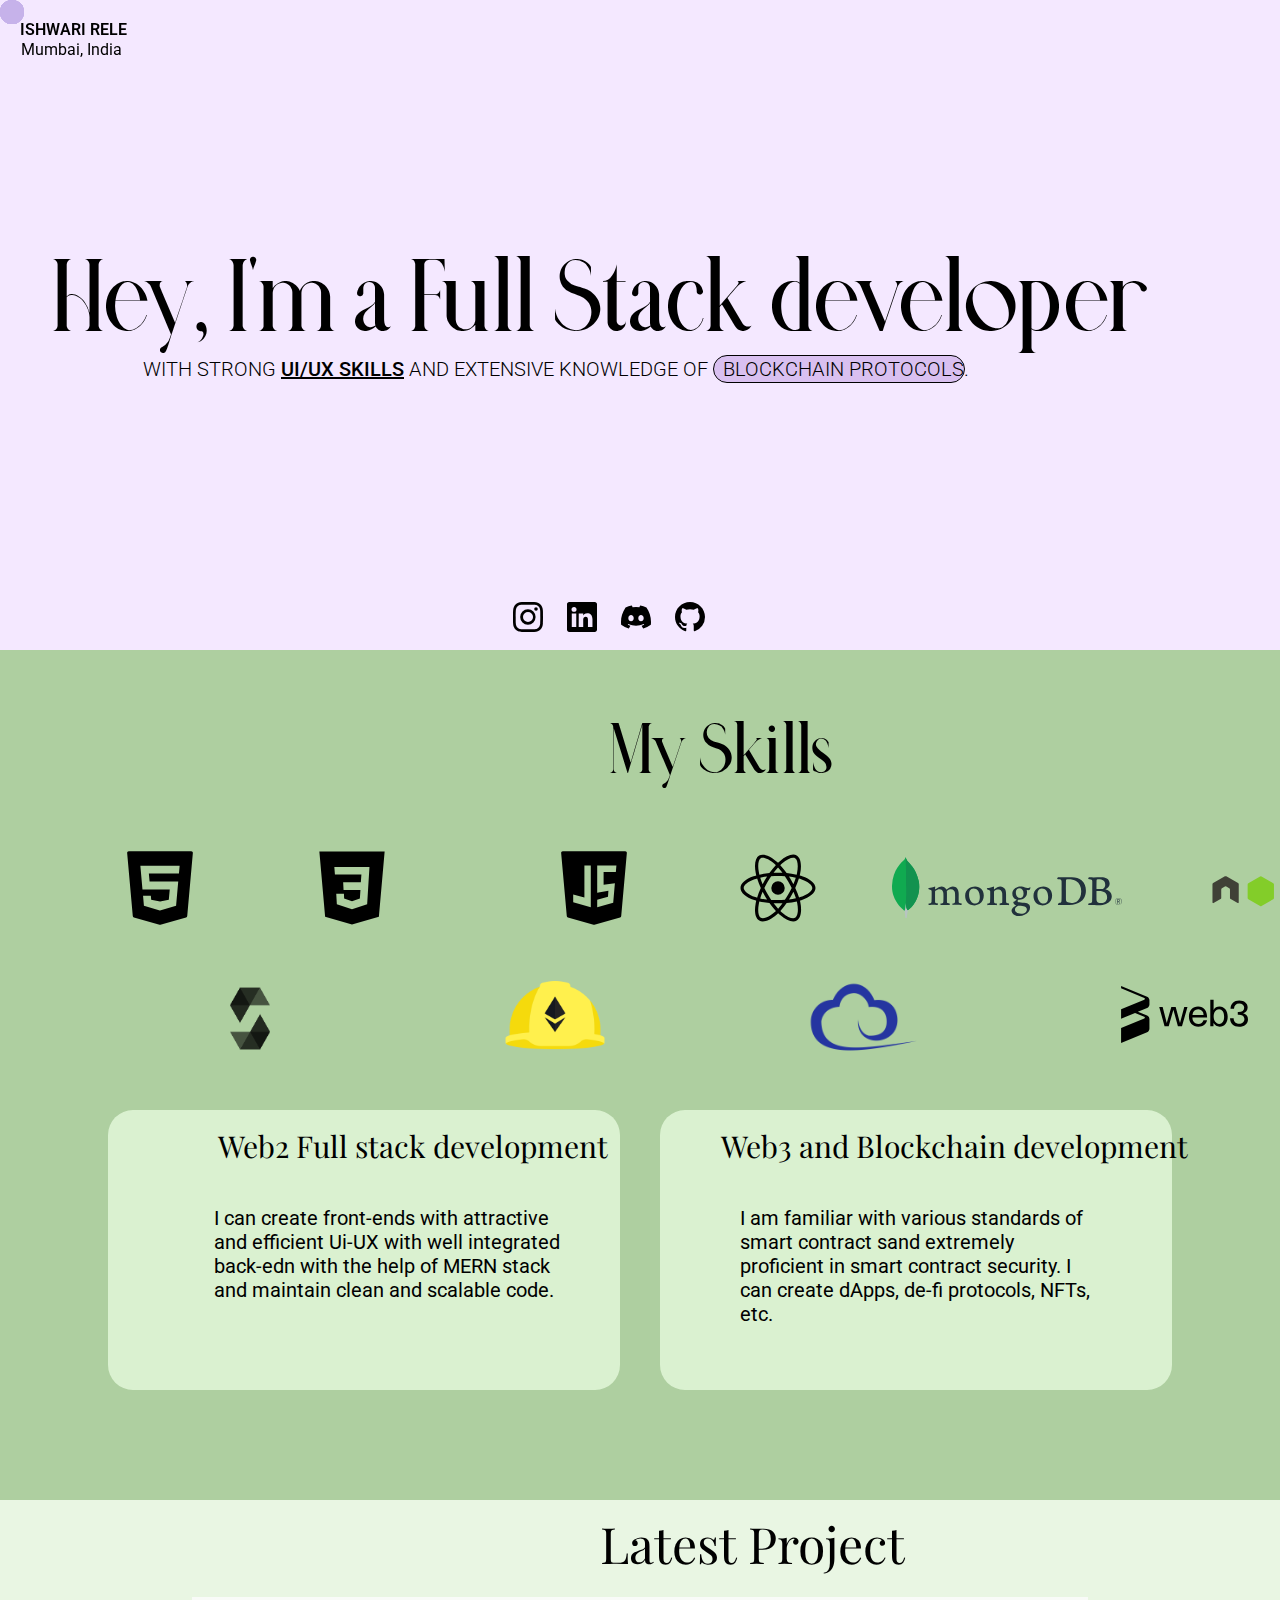
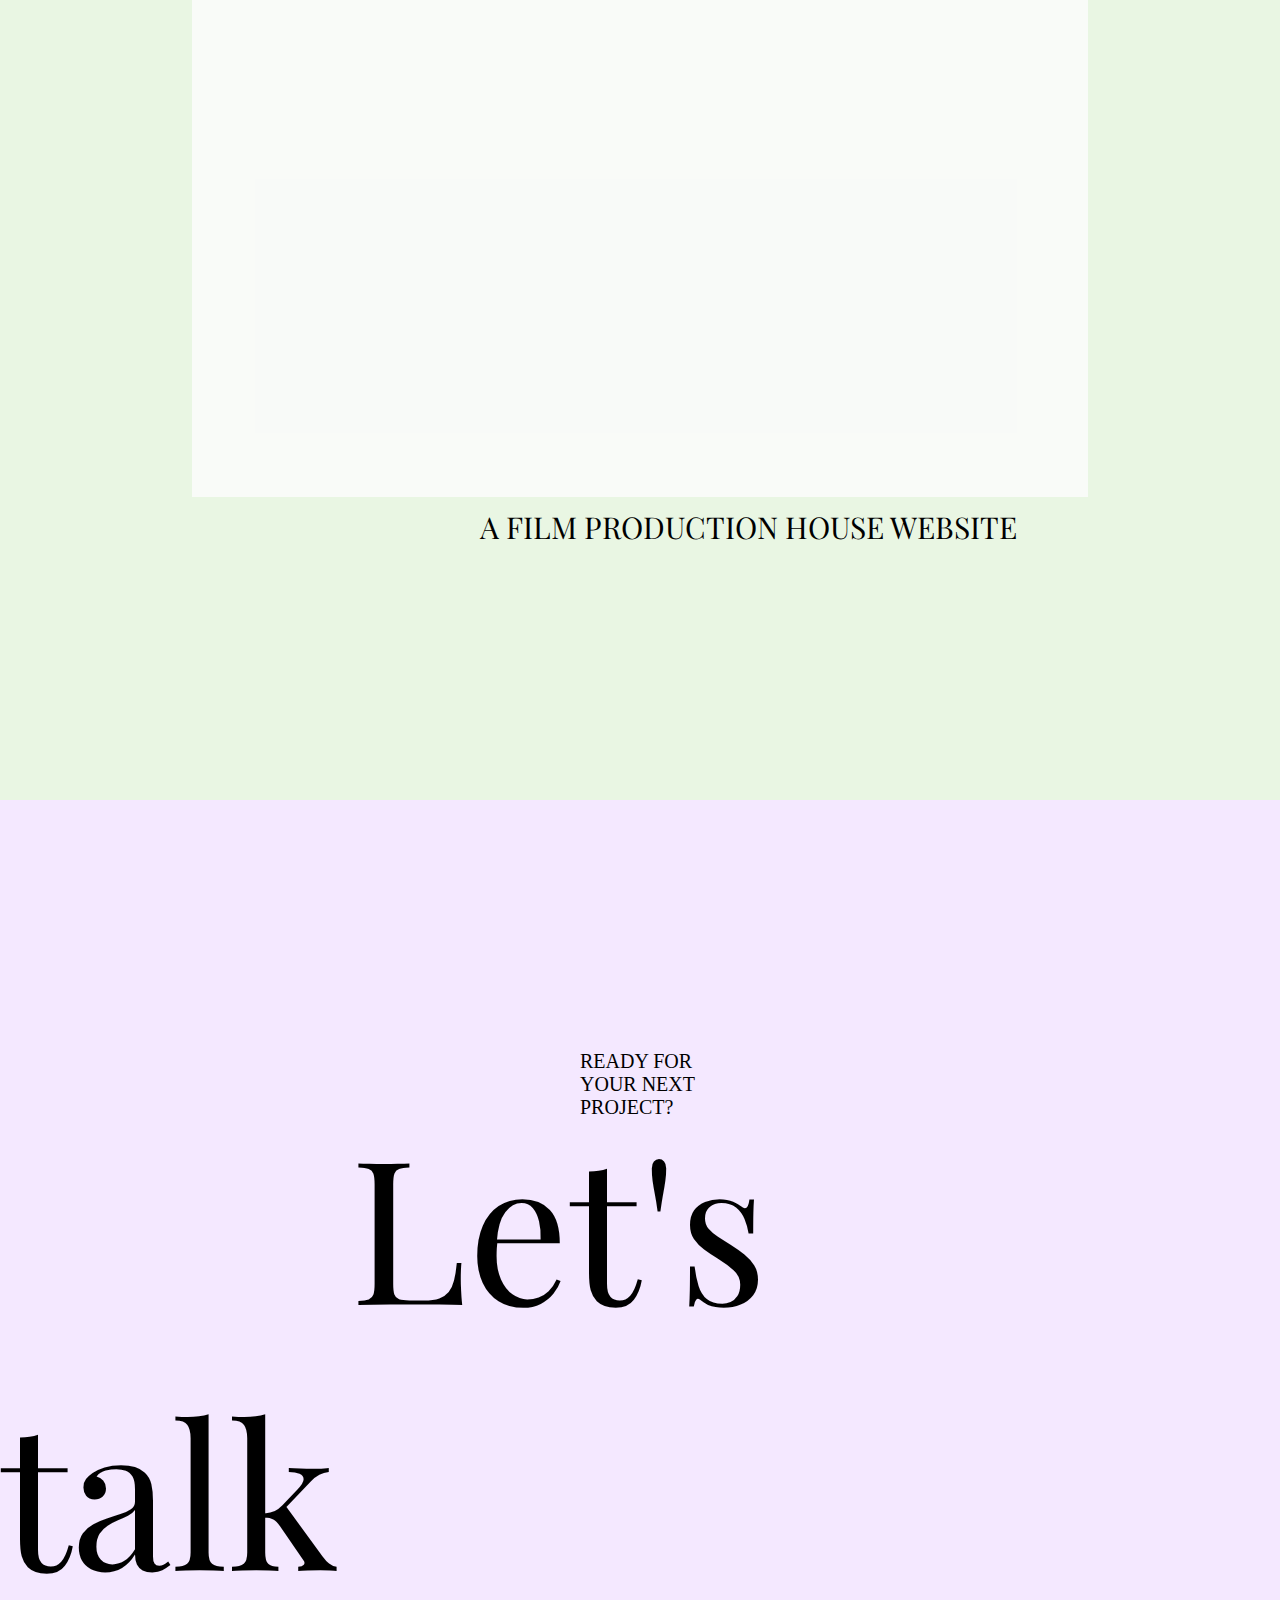
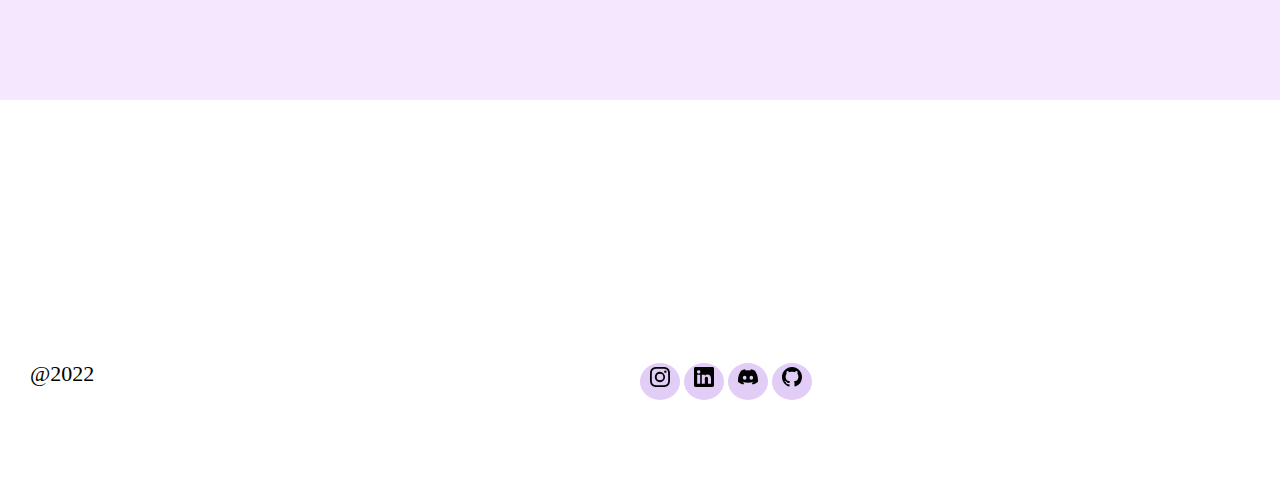
==== index.html @ 13005bb5 "Initial" ====
<!DOCTYPE html>
<html lang="en">
  <head>
    <meta charset="UTF-8" />
    <meta http-equiv="X-UA-Compatible" content="IE=edge" />
    <meta name="viewport" content="width=device-width, initial-scale=1.0" />
    <title>Portfolio</title>
    <link rel="stylesheet" href="index1.css" />
    <link rel="preconnect" href="https://fonts.googleapis.com" />
    <link rel="preconnect" href="https://fonts.gstatic.com" crossorigin />
    <link
      href="https://fonts.googleapis.com/css2?family=Playfair+Display:wght@400;500&display=swap"
      rel="stylesheet"
    />
    <link
      href="https://fonts.googleapis.com/css2?family=Roboto:wght@100;300&display=swap"
      rel="stylesheet"
    />
    <link
      rel="stylesheet"
      href="https://fonts.googleapis.com/css2?family=Material+Symbols+Outlined:opsz,wght,FILL,GRAD@20..48,100..700,0..1,-50..200"
    />
    <link
      href="https://fonts.googleapis.com/css2?family=Playfair+Display:wght@400;500&display=swap"
      rel="stylesheet"
    />
    <link rel="preconnect" href="https://fonts.googleapis.com" />
    <link rel="preconnect" href="https://fonts.gstatic.com" crossorigin />
    <link
      href="https://fonts.googleapis.com/css2?family=Roboto:wght@100;300&display=swap"
      rel="stylesheet"
    />
    <link
      rel="stylesheet"
      href="https://fonts.googleapis.com/css2?family=Material+Symbols+Outlined:opsz,wght,FILL,GRAD@20..48,100..700,0..1,-50..200"
    />

    <script src="https://ajax.googleapis.com/ajax/libs/jquery/3.6.3/jquery.min.js"></script>
  </head>
  <body>
    <div class="navabar">
      <div class="left">
        <span class="websitename"><a href="">ISHWARI RELE</a> </span>
        <span class="city">Mumbai, India</span>
      </div>
      <div class="right">
        <a class="hover-underline-animationmenu" href="about.html">ABOUT ME</a>
        <img src="icons8-mail-24.png" alt="" srcset="" />
      </div>
    </div>
    <section class="one">
      <div class="intro">
        <h1 class="head">Hey, I'm a Full Stack developer</h1>
        <p>
          with strong <span class="under">UI/UX skills</span> and extensive
          knowledge of &nbsp; Blockchain protocols.
        </p>
        <div class="cat"></div>
        <div class="links">
          <ul>
            <a href="https://www.instagram.com/ishwari.rele/"
              ><svg
                xmlns="http://www.w3.org/2000/svg"
                width="30"
                height="30"
                fill="black"
                class="bi bi-instagram link"
                viewBox="0 0 16 16"
              >
                <path
                  d="M8 0C5.829 0 5.556.01 4.703.048 3.85.088 3.269.222 2.76.42a3.917 3.917 0 0 0-1.417.923A3.927 3.927 0 0 0 .42 2.76C.222 3.268.087 3.85.048 4.7.01 5.555 0 5.827 0 8.001c0 2.172.01 2.444.048 3.297.04.852.174 1.433.372 1.942.205.526.478.972.923 1.417.444.445.89.719 1.416.923.51.198 1.09.333 1.942.372C5.555 15.99 5.827 16 8 16s2.444-.01 3.298-.048c.851-.04 1.434-.174 1.943-.372a3.916 3.916 0 0 0 1.416-.923c.445-.445.718-.891.923-1.417.197-.509.332-1.09.372-1.942C15.99 10.445 16 10.173 16 8s-.01-2.445-.048-3.299c-.04-.851-.175-1.433-.372-1.941a3.926 3.926 0 0 0-.923-1.417A3.911 3.911 0 0 0 13.24.42c-.51-.198-1.092-.333-1.943-.372C10.443.01 10.172 0 7.998 0h.003zm-.717 1.442h.718c2.136 0 2.389.007 3.232.046.78.035 1.204.166 1.486.275.373.145.64.319.92.599.28.28.453.546.598.92.11.281.24.705.275 1.485.039.843.047 1.096.047 3.231s-.008 2.389-.047 3.232c-.035.78-.166 1.203-.275 1.485a2.47 2.47 0 0 1-.599.919c-.28.28-.546.453-.92.598-.28.11-.704.24-1.485.276-.843.038-1.096.047-3.232.047s-2.39-.009-3.233-.047c-.78-.036-1.203-.166-1.485-.276a2.478 2.478 0 0 1-.92-.598 2.48 2.48 0 0 1-.6-.92c-.109-.281-.24-.705-.275-1.485-.038-.843-.046-1.096-.046-3.233 0-2.136.008-2.388.046-3.231.036-.78.166-1.204.276-1.486.145-.373.319-.64.599-.92.28-.28.546-.453.92-.598.282-.11.705-.24 1.485-.276.738-.034 1.024-.044 2.515-.045v.002zm4.988 1.328a.96.96 0 1 0 0 1.92.96.96 0 0 0 0-1.92zm-4.27 1.122a4.109 4.109 0 1 0 0 8.217 4.109 4.109 0 0 0 0-8.217zm0 1.441a2.667 2.667 0 1 1 0 5.334 2.667 2.667 0 0 1 0-5.334z"
                /></svg
            ></a>
            <a href="https://www.linkedin.com/in/ishwari-rele-31896220b/"
              ><svg
                xmlns="http://www.w3.org/2000/svg"
                width="30"
                height="30"
                fill="black"
                class="bi bi-linkedin link"
                viewBox="0 0 16 16"
              >
                <path
                  d="M0 1.146C0 .513.526 0 1.175 0h13.65C15.474 0 16 .513 16 1.146v13.708c0 .633-.526 1.146-1.175 1.146H1.175C.526 16 0 15.487 0 14.854V1.146zm4.943 12.248V6.169H2.542v7.225h2.401zm-1.2-8.212c.837 0 1.358-.554 1.358-1.248-.015-.709-.52-1.248-1.342-1.248-.822 0-1.359.54-1.359 1.248 0 .694.521 1.248 1.327 1.248h.016zm4.908 8.212V9.359c0-.216.016-.432.08-.586.173-.431.568-.878 1.232-.878.869 0 1.216.662 1.216 1.634v3.865h2.401V9.25c0-2.22-1.184-3.252-2.764-3.252-1.274 0-1.845.7-2.165 1.193v.025h-.016a5.54 5.54 0 0 1 .016-.025V6.169h-2.4c.03.678 0 7.225 0 7.225h2.4z"
                /></svg
            ></a>
            <a href="spacegirl_ish#1295"
              ><svg
                xmlns="http://www.w3.org/2000/svg"
                width="30"
                height="30"
                fill="black"
                class="bi bi-discord link"
                viewBox="0 0 16 16"
              >
                <path
                  d="M13.545 2.907a13.227 13.227 0 0 0-3.257-1.011.05.05 0 0 0-.052.025c-.141.25-.297.577-.406.833a12.19 12.19 0 0 0-3.658 0 8.258 8.258 0 0 0-.412-.833.051.051 0 0 0-.052-.025c-1.125.194-2.22.534-3.257 1.011a.041.041 0 0 0-.021.018C.356 6.024-.213 9.047.066 12.032c.001.014.01.028.021.037a13.276 13.276 0 0 0 3.995 2.02.05.05 0 0 0 .056-.019c.308-.42.582-.863.818-1.329a.05.05 0 0 0-.01-.059.051.051 0 0 0-.018-.011 8.875 8.875 0 0 1-1.248-.595.05.05 0 0 1-.02-.066.051.051 0 0 1 .015-.019c.084-.063.168-.129.248-.195a.05.05 0 0 1 .051-.007c2.619 1.196 5.454 1.196 8.041 0a.052.052 0 0 1 .053.007c.08.066.164.132.248.195a.051.051 0 0 1-.004.085 8.254 8.254 0 0 1-1.249.594.05.05 0 0 0-.03.03.052.052 0 0 0 .003.041c.24.465.515.909.817 1.329a.05.05 0 0 0 .056.019 13.235 13.235 0 0 0 4.001-2.02.049.049 0 0 0 .021-.037c.334-3.451-.559-6.449-2.366-9.106a.034.034 0 0 0-.02-.019Zm-8.198 7.307c-.789 0-1.438-.724-1.438-1.612 0-.889.637-1.613 1.438-1.613.807 0 1.45.73 1.438 1.613 0 .888-.637 1.612-1.438 1.612Zm5.316 0c-.788 0-1.438-.724-1.438-1.612 0-.889.637-1.613 1.438-1.613.807 0 1.451.73 1.438 1.613 0 .888-.631 1.612-1.438 1.612Z"
                /></svg
            ></a>
            <a href="https://github.com/Ishwari18">
              <svg
                xmlns="http://www.w3.org/2000/svg"
                width="30"
                height="30"
                fill="black"
                class="bi bi-github link"
                viewBox="0 0 16 16"
              >
                <path
                  d="M8 0C3.58 0 0 3.58 0 8c0 3.54 2.29 6.53 5.47 7.59.4.07.55-.17.55-.38 0-.19-.01-.82-.01-1.49-2.01.37-2.53-.49-2.69-.94-.09-.23-.48-.94-.82-1.13-.28-.15-.68-.52-.01-.53.63-.01 1.08.58 1.23.82.72 1.21 1.87.87 2.33.66.07-.52.28-.87.51-1.07-1.78-.2-3.64-.89-3.64-3.95 0-.87.31-1.59.82-2.15-.08-.2-.36-1.02.08-2.12 0 0 .67-.21 2.2.82.64-.18 1.32-.27 2-.27.68 0 1.36.09 2 .27 1.53-1.04 2.2-.82 2.2-.82.44 1.1.16 1.92.08 2.12.51.56.82 1.27.82 2.15 0 3.07-1.87 3.75-3.65 3.95.29.25.54.73.54 1.48 0 1.07-.01 1.93-.01 2.2 0 .21.15.46.55.38A8.012 8.012 0 0 0 16 8c0-4.42-3.58-8-8-8z"
                />
              </svg>
            </a>
          </ul>
        </div>
      </div>
    </section>

    <section class="two">
      <h1 class="skillhead">My Skills</h1>
      <div class="skills">
        <div class="line1">
          <img class="html" src="icons8-html-5.svg" alt="" srcset="" />
          <img class="css" src="icons8-css3.svg" alt="" srcset="" />
          <img class="js" src="icons8-javascript-logo.svg" alt="" srcset="" />
          <div class="react">
            <img src="logo-react-svgrepo-com.svg" alt="" />
          </div>
          <div class="mngdb"><img src="mongodb1.svg" alt="" /></div>
          <div class="nde"><img src="nodejs-ar21.svg" alt="" /></div>
        </div>
        <div class="line2">
          <img class="sl" src="Solidity-Logo.wine.png" alt="" />
          <div class="ethers"><img src="ethers_blue.png" alt="" /></div>
          <div class="hardhat"><img src="hardhat1.png" alt="" /></div>
          <div class="web3js"><img src="web3-seeklogo.com.svg" alt="" /></div>
        </div>
      </div>

      <div class="speciality">
        <div class="specialcard">
          <div class="specialhead1">Web2 Full stack development</div>
          <p class="specialtext1">
            I can create front-ends with attractive and efficient Ui-UX with
            well integrated back-edn with the help of MERN stack and maintain clean and scalable code.
          </p>
        </div>
        <div class="specialcard">
          <div class="specialhead2">Web3 and Blockchain development</div>
          <p class="specialtext2">
            I am familiar with various standards of smart contract sand
            extremely proficient in smart contract security. I can create dApps,
            de-fi protocols, NFTs, etc.
          </p>
        </div>
      </div>
    </section>

    <section class="three">
      <div class="threehead">Latest Project</div>
      <div class="work">
        <div class="vid">
          <video
            onmouseover="this.play()"
            onmouseout="this.pause();this.currentTime=0;"
            muted
            src="Untitled design.mp4"
          ></video>
        </div>
      </div>
      <p>A film production house website</p>
    </section>

    <section class="four change">
      <p>READY FOR YOUR NEXT PROJECT?</p>
      <div class="talk hover-underline-animation">
        <a href="">Let's talk</a>
        <div class="leaf" id="leaf1">
          <img src="mail_purple2.png" alt="" />
        </div>
        <div class="leaf" id="leaf2">
          <img src="mail_purple2.png" alt="" />
        </div>
        <div class="leaf" id="leaf3">
          <img src="mail_purple2.png" alt="" />
        </div>
        <div class="leaf" id="leaf4">
          <img src="mail_purple2.png" alt="" />
        </div>
        <div class="leaf" id="leaf5">
          <img src="mail_purple2.png" alt="" />
        </div>
        <div class="leaf" id="leaf6">
          <img src="mail_purple2.png" alt="" />
        </div>
        <div class="leaf" id="leaf7">
          <img src="mail_purple2.png" alt="" />
        </div>
        <div class="leaf" id="leaf8">
          <img src="mail_purple2.png" alt="" />
        </div>
        <div class="leaf" id="leaf9">
          <img src="mail_purple2.png" alt="" />
        </div>
        <div class="leaf" id="leaf10">
          <img src="mail_purple2.png" alt="" />
        </div>
        <div class="leaf" id="leaf11">
          <img src="mail_purple2.png" alt="" />
        </div>
      </div>
      <div class="footer">
        <div class="linksend">
          <ul class="linksend">
            <a id="iglink" href="https://www.instagram.com/ishwari.rele/"
              ><svg
                xmlns="http://www.w3.org/2000/svg"
                width="20"
                height="20"
                fill="black"
                class="bi bi-instagram"
                viewBox="0 0 16 16"
              >
                <path
                  d="M8 0C5.829 0 5.556.01 4.703.048 3.85.088 3.269.222 2.76.42a3.917 3.917 0 0 0-1.417.923A3.927 3.927 0 0 0 .42 2.76C.222 3.268.087 3.85.048 4.7.01 5.555 0 5.827 0 8.001c0 2.172.01 2.444.048 3.297.04.852.174 1.433.372 1.942.205.526.478.972.923 1.417.444.445.89.719 1.416.923.51.198 1.09.333 1.942.372C5.555 15.99 5.827 16 8 16s2.444-.01 3.298-.048c.851-.04 1.434-.174 1.943-.372a3.916 3.916 0 0 0 1.416-.923c.445-.445.718-.891.923-1.417.197-.509.332-1.09.372-1.942C15.99 10.445 16 10.173 16 8s-.01-2.445-.048-3.299c-.04-.851-.175-1.433-.372-1.941a3.926 3.926 0 0 0-.923-1.417A3.911 3.911 0 0 0 13.24.42c-.51-.198-1.092-.333-1.943-.372C10.443.01 10.172 0 7.998 0h.003zm-.717 1.442h.718c2.136 0 2.389.007 3.232.046.78.035 1.204.166 1.486.275.373.145.64.319.92.599.28.28.453.546.598.92.11.281.24.705.275 1.485.039.843.047 1.096.047 3.231s-.008 2.389-.047 3.232c-.035.78-.166 1.203-.275 1.485a2.47 2.47 0 0 1-.599.919c-.28.28-.546.453-.92.598-.28.11-.704.24-1.485.276-.843.038-1.096.047-3.232.047s-2.39-.009-3.233-.047c-.78-.036-1.203-.166-1.485-.276a2.478 2.478 0 0 1-.92-.598 2.48 2.48 0 0 1-.6-.92c-.109-.281-.24-.705-.275-1.485-.038-.843-.046-1.096-.046-3.233 0-2.136.008-2.388.046-3.231.036-.78.166-1.204.276-1.486.145-.373.319-.64.599-.92.28-.28.546-.453.92-.598.282-.11.705-.24 1.485-.276.738-.034 1.024-.044 2.515-.045v.002zm4.988 1.328a.96.96 0 1 0 0 1.92.96.96 0 0 0 0-1.92zm-4.27 1.122a4.109 4.109 0 1 0 0 8.217 4.109 4.109 0 0 0 0-8.217zm0 1.441a2.667 2.667 0 1 1 0 5.334 2.667 2.667 0 0 1 0-5.334z"
                /></svg
            ></a>
            <a href="https://www.linkedin.com/in/ishwari-rele-31896220b/"
              ><svg
                xmlns="http://www.w3.org/2000/svg"
                width="20"
                height="20"
                fill="black"
                class="bi bi-linkedin"
                viewBox="0 0 16 16"
              >
                <path
                  d="M0 1.146C0 .513.526 0 1.175 0h13.65C15.474 0 16 .513 16 1.146v13.708c0 .633-.526 1.146-1.175 1.146H1.175C.526 16 0 15.487 0 14.854V1.146zm4.943 12.248V6.169H2.542v7.225h2.401zm-1.2-8.212c.837 0 1.358-.554 1.358-1.248-.015-.709-.52-1.248-1.342-1.248-.822 0-1.359.54-1.359 1.248 0 .694.521 1.248 1.327 1.248h.016zm4.908 8.212V9.359c0-.216.016-.432.08-.586.173-.431.568-.878 1.232-.878.869 0 1.216.662 1.216 1.634v3.865h2.401V9.25c0-2.22-1.184-3.252-2.764-3.252-1.274 0-1.845.7-2.165 1.193v.025h-.016a5.54 5.54 0 0 1 .016-.025V6.169h-2.4c.03.678 0 7.225 0 7.225h2.4z"
                /></svg
            ></a>
            <a href="spacegirl_ish #1295"
              ><svg
                xmlns="http://www.w3.org/2000/svg"
                width="20"
                height="20"
                fill="black"
                class="bi bi-discord"
                viewBox="0 0 16 16"
              >
                <path
                  d="M13.545 2.907a13.227 13.227 0 0 0-3.257-1.011.05.05 0 0 0-.052.025c-.141.25-.297.577-.406.833a12.19 12.19 0 0 0-3.658 0 8.258 8.258 0 0 0-.412-.833.051.051 0 0 0-.052-.025c-1.125.194-2.22.534-3.257 1.011a.041.041 0 0 0-.021.018C.356 6.024-.213 9.047.066 12.032c.001.014.01.028.021.037a13.276 13.276 0 0 0 3.995 2.02.05.05 0 0 0 .056-.019c.308-.42.582-.863.818-1.329a.05.05 0 0 0-.01-.059.051.051 0 0 0-.018-.011 8.875 8.875 0 0 1-1.248-.595.05.05 0 0 1-.02-.066.051.051 0 0 1 .015-.019c.084-.063.168-.129.248-.195a.05.05 0 0 1 .051-.007c2.619 1.196 5.454 1.196 8.041 0a.052.052 0 0 1 .053.007c.08.066.164.132.248.195a.051.051 0 0 1-.004.085 8.254 8.254 0 0 1-1.249.594.05.05 0 0 0-.03.03.052.052 0 0 0 .003.041c.24.465.515.909.817 1.329a.05.05 0 0 0 .056.019 13.235 13.235 0 0 0 4.001-2.02.049.049 0 0 0 .021-.037c.334-3.451-.559-6.449-2.366-9.106a.034.034 0 0 0-.02-.019Zm-8.198 7.307c-.789 0-1.438-.724-1.438-1.612 0-.889.637-1.613 1.438-1.613.807 0 1.45.73 1.438 1.613 0 .888-.637 1.612-1.438 1.612Zm5.316 0c-.788 0-1.438-.724-1.438-1.612 0-.889.637-1.613 1.438-1.613.807 0 1.451.73 1.438 1.613 0 .888-.631 1.612-1.438 1.612Z"
                /></svg
            ></a>
            <a href="https://github.com/Ishwari18">
              <svg
                xmlns="http://www.w3.org/2000/svg"
                width="20"
                height="20"
                fill="black"
                class="bi bi-github"
                viewBox="0 0 16 16"
              >
                <path
                  d="M8 0C3.58 0 0 3.58 0 8c0 3.54 2.29 6.53 5.47 7.59.4.07.55-.17.55-.38 0-.19-.01-.82-.01-1.49-2.01.37-2.53-.49-2.69-.94-.09-.23-.48-.94-.82-1.13-.28-.15-.68-.52-.01-.53.63-.01 1.08.58 1.23.82.72 1.21 1.87.87 2.33.66.07-.52.28-.87.51-1.07-1.78-.2-3.64-.89-3.64-3.95 0-.87.31-1.59.82-2.15-.08-.2-.36-1.02.08-2.12 0 0 .67-.21 2.2.82.64-.18 1.32-.27 2-.27.68 0 1.36.09 2 .27 1.53-1.04 2.2-.82 2.2-.82.44 1.1.16 1.92.08 2.12.51.56.82 1.27.82 2.15 0 3.07-1.87 3.75-3.65 3.95.29.25.54.73.54 1.48 0 1.07-.01 1.93-.01 2.2 0 .21.15.46.55.38A8.012 8.012 0 0 0 16 8c0-4.42-3.58-8-8-8z"
                />
              </svg>
            </a>
          </ul>
        </div>
        <div class="year">@2022</div>
        <div class="backbtn">
          Back to top
          <span class="material-symbols-outlined"> arrow_upward </span>
        </div>
      </div>
    </section>
    <div class="first" id="fisrt">
      <div class="circle"></div>
      <div class="circle"></div>
      <div class="circle"></div>
      <div class="circle"></div>
      <div class="circle"></div>
      <div class="circle"></div>
      <div class="circle"></div>
      <div class="circle"></div>
      <div class="circle"></div>
    </div>
    <script src="index.js"></script>
  </body>
</html>
---- index1.css ----
* {
  margin: 0;
  box-sizing: 0;
}
@font-face {
  font-family: Oruguitas;
  src: url(fonts/Oruguitas\ Demo.otf);
}
.navabar {
  margin-top: 10px;
  display: flex;
  position: fixed;
  z-index: +20;
}
.websitename {
  font-family: "Roboto", sans-serif;
  font-weight: 600;
}
.websitename a {
  text-decoration: none;
  color: black;
  font-family: "Roboto", sans-serif;
  font-weight: 600;
}
.city {
  position: relative;
  right: 110px;
  top: 20px;
  font-family: "Roboto", sans-serif;
}
.left {
  margin-left: 20px;
  margin-top: 10px;
  position: relative;
}
.right {
  position: relative;
  left: 1130px;
  top: 10px;
}
.right img {
  position: relative;
  width: 20px;
  left: 10px;
  top: 4px;
}
.right a {
  margin: 10px 5px;
  text-decoration: none;
  color: black;
  font-family: "Roboto", sans-serif;
  font-weight: 300;
}
.right a:hover {
  color: black;
  font-weight: 800;
}
.one {
  background-color: rgb(244, 232, 255);
  height: 650px;
  margin-top: 0px;
  display: flex;
  overflow-x: hidden;
  overflow: hidden;
}

.intro {
  margin: auto;
  justify-content: center;
  position: relative;
}
.intro p {
  font-size: 20px;
  position: relative;
  left: 50px;
  position: relative;
  font-family: "Roboto", sans-serif;
  font-weight: 300;
  z-index: +1;
  text-transform: uppercase;
}
.cat {
  width: 250px;
  height: 26px;
  border-radius: 20px;
  border: 1.5px solid black;
  position: relative;
  left: 620px;
  bottom: 26px;
  background-color: rgb(217, 192, 240);
}
.under {
  font-family: "Roboto", sans-serif;
  font-weight: 500;
  text-decoration: underline;
}
.head {
  margin: auto;
  display: block;
  font-size: 100px;
  font-weight: 500;
  position: relative;
  right: 40px;
  font-family: Oruguitas;
  font-weight: 200;
  z-index: +100;
  text-shadow: 100em;
}
.links {
  position: absolute;
  top: 350px;
  left: 370px;
  display: flex;
}
.links a {
  box-shadow: 80px;
  z-index: +200;
  display: inline-block;
}
.link {
  margin: 10px 10px;
}
.link:hover,
.link svg {
  transform: scale(1.2);
  z-index: +300;
  cursor: pointer;
}

.two {
  background-color: rgba(155, 196, 137, 0.807);
  width: screen;
  width: screen;
  height: 850px;
  overflow-x: hidden;
  overflow-y: hidden;
}
.skillhead {
  position: relative;
  left: 610px;
  top: 60px;
  font-size: 70px;
  position: relative;
  font-weight: 200;
  font-family: Oruguitas;
}
.skills {
  position: relative;
  margin: 20px 100px;
}
.line1 {
  margin-left: 20px;
  position: relative;
  top: 80px;
}
.line2 {
  position: relative;
  top: 70px;
}
.html {
  position: relative;
  width: 80px;
}
.css {
  position: relative;
  width: 96px;
  top: 8px;
  left: 100px;
}
.js {
  position: relative;
  width: 80px;
  left: 250px;
}
.react {
  display: inline-block;
  position: relative;
  left: 350px;
}
.react img {
  width: 80px;
}
.mngdb {
  display: inline-block;
  position: relative;
  left: 420px;
  bottom: 10px;
}
.mngdb img {
  width: 230px;
}
.nde {
  display: inline-block;
  position: relative;
  left: 500px;
}
.nde img {
  width: 180px;
}
.sl {
  width: 140px;
  position: relative;
  top: 50px;
  left: 80px;
}
.hardhat {
  position: relative;
  bottom: 60px;
  left: 400px;
}
.hardhat img {
  width: 110px;
}
.ethers {
  display: inline-block;
  position: relative;
  left: 550px;
  top: 40px;
}
.ethers img {
  width: 130px;
}
.web3js {
  display: inline-block;
  position: relative;
  bottom: 205px;
  left: 970px;
}
.web3js img {
  width: 230px;
}
.speciality {
  display: flex;
  margin: auto;
  justify-content: center;
}
.specialhead1 {
  position: relative;
  left: 100px;
  margin: 16px 10px;
  font-size: 30px;
  font-family: "Playfair Display", sans-serif;
  font-weight: 200;
}
.specialtext1 {
  margin: 40px 80px;
  position: relative;
  left: 5%;
  font-size: 20px;
  justify-content: center;
  font-family: "Roboto", sans-serif;
}

.specialhead2 {
  position: relative;
  left: 10%;
  margin: 16px 10px;
  font-size: 30px;
  font-family: "Playfair Display", sans-serif;
  font-weight: 200;
}
.specialtext2 {
  margin: 40px 80px;
  position: relative;

  font-size: 20px;
  justify-content: center;
  font-family: "Roboto", sans-serif;
}
.specialcard {
  width: 40%;
  height: 280px;
  background-color: rgba(226, 247, 217, 0.844);
  border-radius: 25px;
  justify-content: center;
  position: relative;
  bottom: 150px;
  margin: 0px 20px;
}
.three {
  background-color: rgba(200, 232, 185, 0.399);
  width: screen;
  height: 100vh;
  overflow: hidden;
}
.three p {
  font-size: 30px;
  font-family: "Playfair Display", sans-serif;
  left: 480px;
  position: relative;
  top: 40px;
  text-transform: uppercase;
}
.threehead {
  position: relative;
  left: 600px;
  top: 10px;
  display: inline-block;
  font-size: 50px;
  font-family: "Playfair Display", sans-serif;
  font-weight: 400;
}
.work {
  width: 70%;
  position: relative;
  top: 30px;
  margin: 0px auto;
  height: 500px;
  display: flex;
  justify-content: center;
  background-color: rgba(253, 252, 255, 0.746);
}
.vid video {
  width: 100%;
  height: 100%;
  object-fit: cover;
}
.four {
  width: 100%;
  height: 100vh;
  background-color: rgb(244, 232, 255);
  overflow: hidden; 
}
.four p {
  position: relative;
  margin: 0px 580px;
  top: 250px;
  z-index: +10;
  font-size: 20px;
}
.talk a {
  font-size: 200px;
  font-family: "Playfair Display", sans-serif;
  font-weight: 300;
  text-decoration: none;
  color: black;
  position: relative;
  top: 220px;
  margin: 0px 350px;
}
.hover-underline-animation {
  display: inline-block;
  position: relative;
  color: black;
}
.hover-underline-animation:after {
  content: "";
  position: absolute;
  width: 100%;
  transform: scaleX(0);
  width: 800px;
  height: 1px;
  top: 460px;
  left: 350px;
  transform: scaleX(0);
  background-color: black;
  transform-origin: bottom right;
  transition: transform 0.25s ease-out;
}
.hover-underline-animation:hover:after {
  transform: scaleX(1);
  transform-origin: bottom left;
}
/* ---------------------------------------- */
.hover-underline-animationmenu {
  display: inline-block;
  position: relative;
  color: black;
}
.hover-underline-animationmenu:after {
  content: "";
  position: absolute;
  width: 100%;
  transform: scaleX(0);
  width: 100;
  height: 1px;
  top: 20px;
  left: 0px;
  transform: scaleX(0);
  background-color: black;
  transform-origin: bottom right;
  transition: transform 0.25s ease-out;
}
.hover-underline-animationmenu:hover:after {
  transform: scaleX(1);
  transform-origin: bottom left;
}
/* ------------------------------------------------ */
.linksend {
  position: relative;
  margin: 0px 300px;
  top: 15px;
  align-content: center;
  align-self: center;
}
.linksend a {
  position: relative;
   background-color: rgb(226, 205, 246);
   transition: 0.1s;
  border-radius: 50%; 
  padding: 10px;
}
.linksend a:hover {
  cursor: pointer;background-color: rgb(211, 182, 239);
}
#iglink:hover {
  cursor: pointer;
  align-content: center;
}
.year {
  position: relative;
  font-size: 22px;
  margin: 0px 30px;
}
.backbtn {
  position: relative;
  margin-left: 1370px;
  font-size: 22px;
  bottom: 30px;
}
.backbtn:hover {
  cursor: pointer;
}
.material-symbols-outlined {
  position: relative;
  top: 4px;
  font-variation-settings: "FILL" 0, "wght" 400, "GRAD" 0, "opsz" 48;
}
.footer {
  position: absolute;
  top: 393vh;
  display: block;
}
.circle {
  width: 24px;
  height: 24px;
  border-radius: 24px;
  background-color: rgb(198, 178, 234);
  position: absolute;
  top: 0px;
  left: 0px;
  transition-duration: 20ms;
  transition-timing-function: ease-in;
  display: none;
}
/* ################################################################################################################# */
.leaf {
  position: relative;
  display: none;
}
/* ------------------------------------------------------------- */
#leaf1 {
  position: relative;
  top: 30px;
  left: 280px;
  z-index: +5;
}
#leaf1 img {
  width: 120px;
  z-index: +5;
}
.talk:hover #leaf1 {
  animation: example 0.5s ease-out 0.35s forwards;
  position: relative;
  display: inline-block;
  opacity: 0;
}
@keyframes example {
  0% { transform: translateY(100px);
    display: inline-block;
    opacity: 1; }
  100% { transform: translateY(-80px);
  display: inline-block;
  opacity: 0; }
}
/* ################################################################## */
#leaf2 {
  position: relative;
  top: 40px;
  left: 300px;
  z-index: +45;
}
#leaf2 img {
  width: 188px;
}
.talk:hover #leaf2 {
  animation: example 0.6s ease-out 0.08s forwards;
  position: relative;
  display: inline-block;
  opacity: 0;
}
@keyframes example {
  0% { transform: translateY(100px);
    display: inline-block;
    opacity: 1; }
  100% { transform: translateY(-80px);
  display: inline-block;
  opacity: 0; }
}
#leaf3 {
  position: relative;
  z-index: 5;
  left: 280px;
}
#leaf3 img {
  width: 100px;
}
.talk:hover #leaf3 {
  animation: example 0.6s ease-out 0.3s forwards;
  position: relative;
  display: inline-block;
  opacity: 0;
}
@keyframes example {
  0% { transform: translateY(100px);
    display: inline-block;
    opacity: 1; }
  100% { transform: translateY(-80px);
  display: inline-block;
  opacity: 0; }
}
#leaf4 {
  position: relative;
  z-index: 5;
  left: 250px;
}
#leaf4 img {
  width: 120px;
}
.talk:hover #leaf4 {
  animation: example 0.6s ease-out 0.08s forwards;
  position: relative;
  display: inline-block;
  opacity: 0;
}
@keyframes example {
  0% { transform: translateY(100px);
    display: inline-block;
    opacity: 1; }
  100% { transform: translateY(-100px);
  display: inline-block;
  opacity: 0; }
}
#leaf5 {
  position: relative;
  z-index: 5;
  left: 200px;
}
#leaf5 img {
  width: 120px;
}
.talk:hover #leaf5 {
  animation: example 0.5s ease-out 0.3s forwards;
  position: relative;
  display: inline-block;
  opacity: 0;
}
@keyframes example {
  0% { transform: translateY(100px);
    display: inline-block;
    opacity: 1; }
  100% { transform: translateY(-80px);
  display: inline-block;
  opacity: 0; }
}
#leaf6 {
  position: relative;
  left: 200px;
  z-index: 30;
}
#leaf6 img {
  width: 120px;
}
.talk:hover #leaf6 {
  animation: example 0.5s ease-out 0.25s forwards;
  position: relative;
  display: inline-block;
  opacity: 0;
}
@keyframes example {
  0% { transform: translateY(100px);
    display: inline-block;
    opacity: 1; }
  100% { transform: translateY(-80px);
  display: inline-block;
  opacity: 0; }
}
#leaf7 {
  position: relative;
  left: 100px;
  z-index: 5;
}
#leaf7 img {
  width: 150px;
}
.talk:hover #leaf7 {
  animation: example 0.5s ease-out 0.01s forwards;
  position: relative;
  display: inline-block;
  opacity: 0;
}
@keyframes example {
  0% { transform: translateY(100px);
    display: inline-block;
    opacity: 1; }
  100% { transform: translateY(-80px);
  display: inline-block;
  opacity: 0; }
}
#leaf8 {
  position: relative;
  left: 30px;
  z-index: 5;
}
#leaf8 img {
  width: 110px;
}
.talk:hover #leaf8 {
  animation: example 0.6s ease-out 0.4s forwards;
  position: relative;
  display: inline-block;
  opacity: 0;
}
#leaf9 {
  position: relative;
  top: 260px;
  right: 400px;
  z-index: 5;
}
#leaf9 img {
  width: 100px;
}
.talk:hover #leaf9 {
  animation: example 0.5s ease-out forwards;
  position: relative;
  display: inline-block;
  opacity: 0;
}
#leaf10 {
  position: relative;
  left: 840px;
  z-index: 5;
}
#leaf10 img {
  width: 100px;
}
.talk:hover #leaf10 {
  animation: example 0.5s ease-out 0.3s forwards;
  position: relative;
  display: inline-block;
  opacity: 0;
}
@keyframes example {
  0% { transform: translateY(100px);
    display: inline-block;
    opacity: 1; }
  100% { transform: translateY(-20px);
  display: inline-block;
  opacity: 0; }
}
#leaf11 {
  position: relative;
  right: 150px;
  z-index: 5;
}
#leaf11 img {
  width: 100px;
  bottom: 65px;
}
.talk:hover #leaf11 {
  animation: example 0.5s ease-out 0.36s forwards;
  position: relative;
  display: inline-block;
  opacity: 0;
}
@keyframes example {
  0% { transform: translateY(150px);
    display: inline-block;
    opacity: 1; }
  100% { transform: translateY(20px);
  display: inline-block;
  opacity: 0; }
}
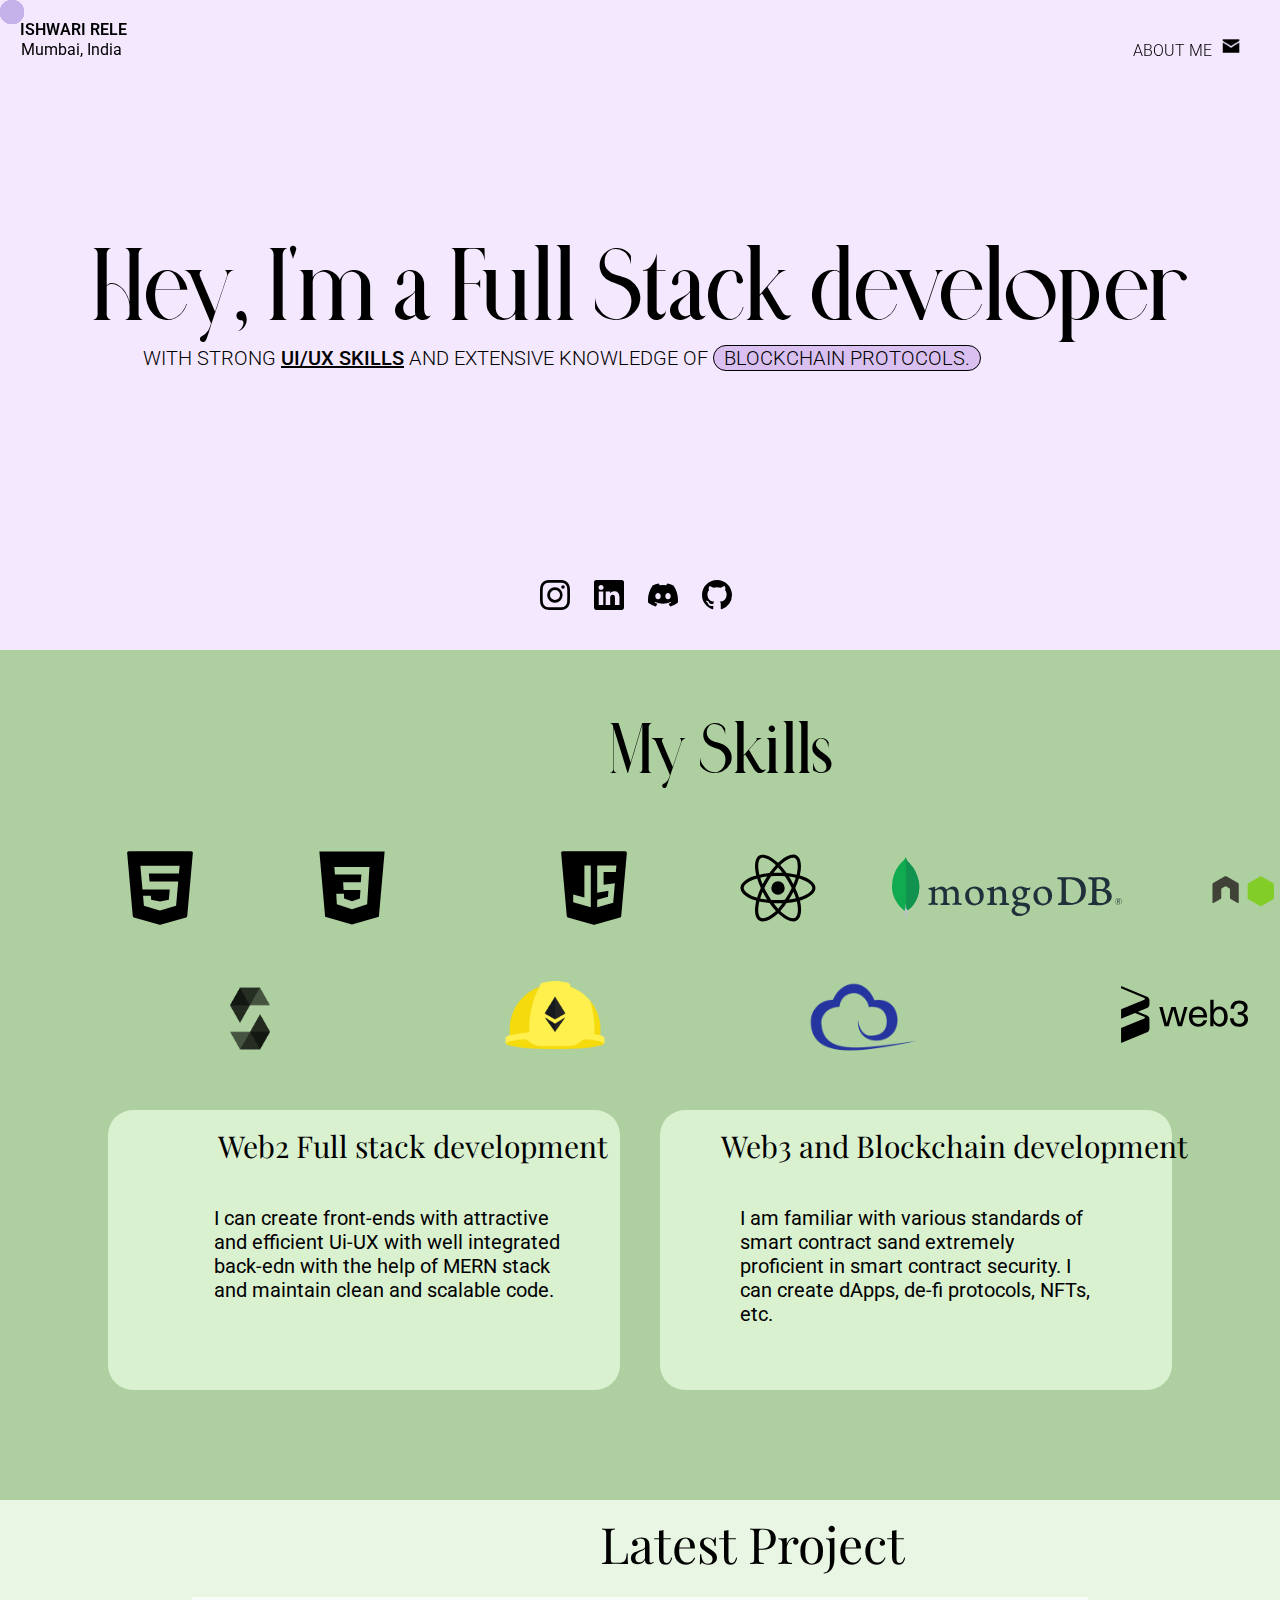
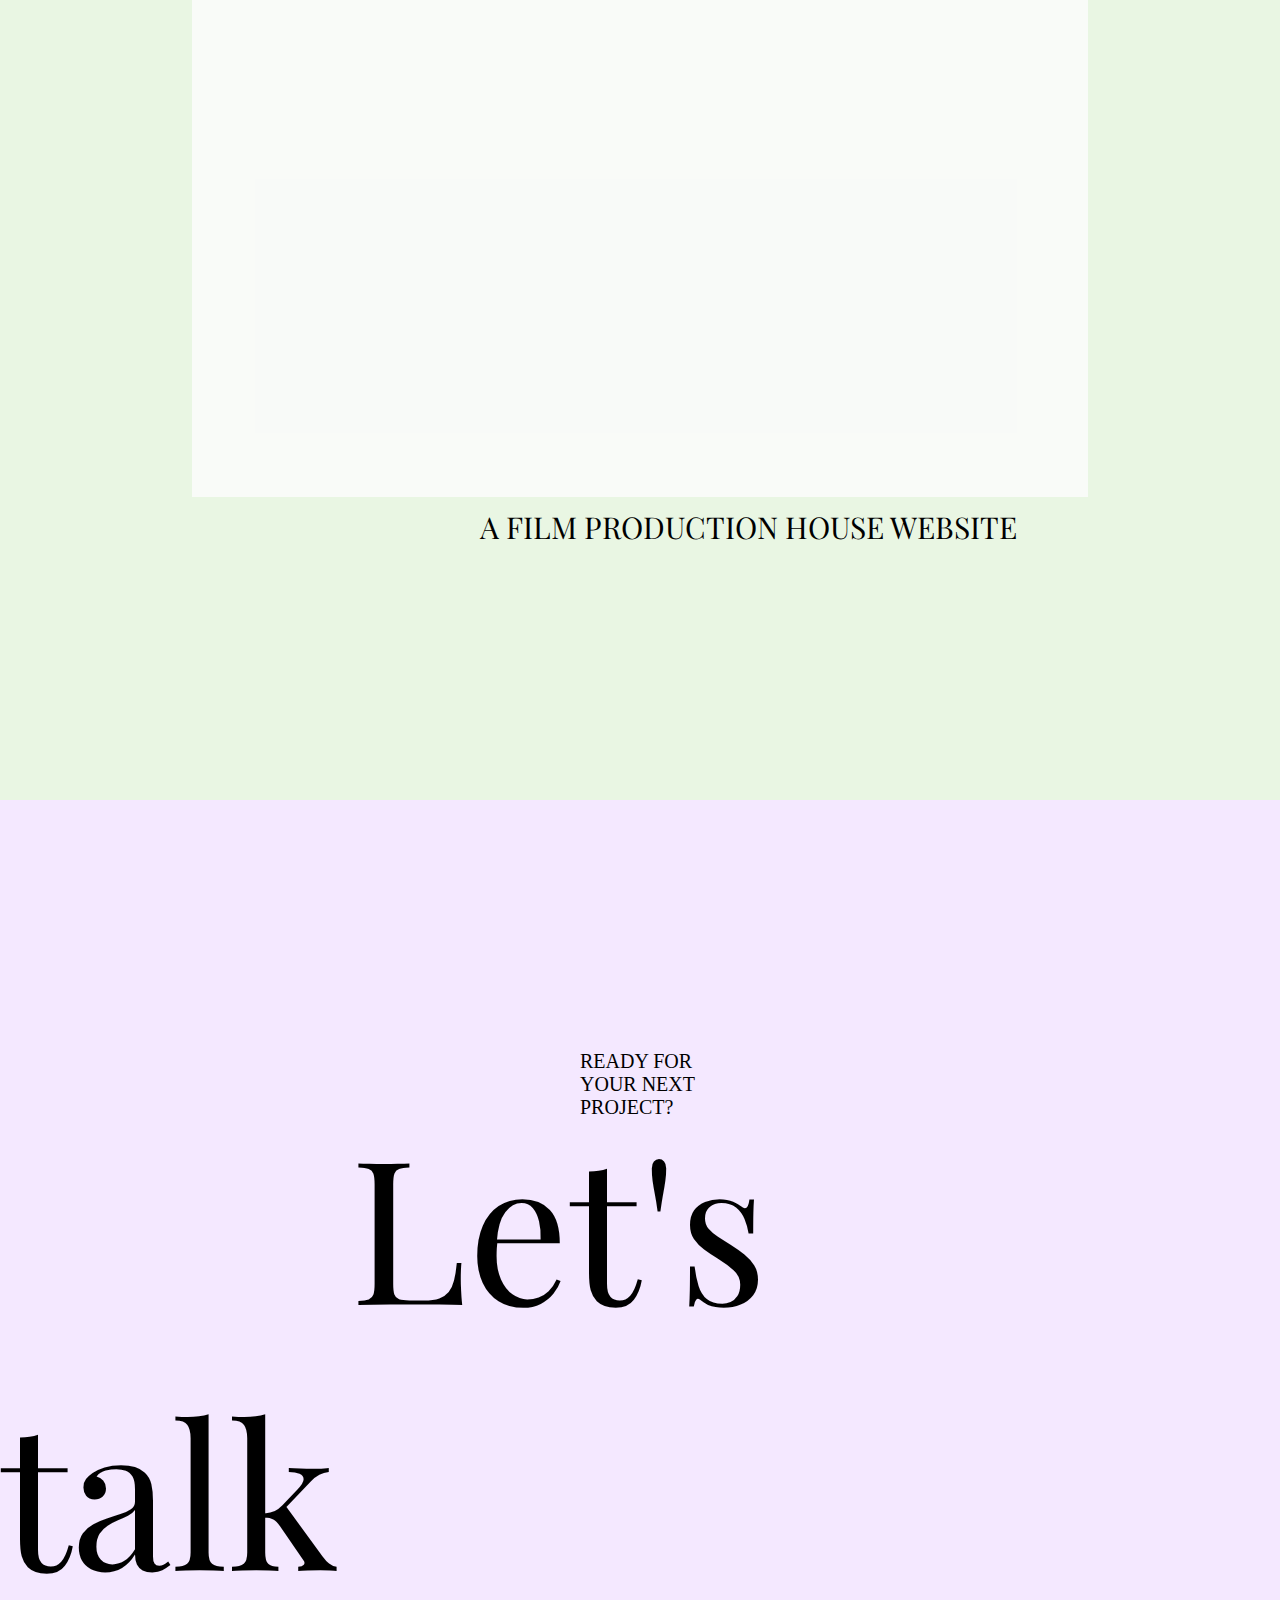
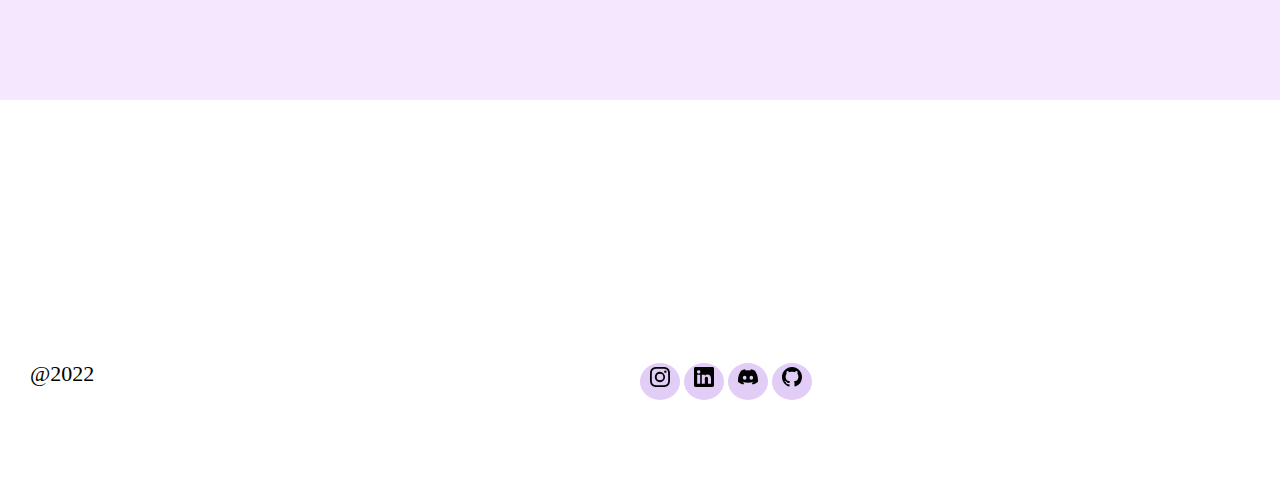
==== commit 7d9bea97: "index1 -> index" ====
--- a/index.html
+++ b/index.html
@@ -53,16 +53,13 @@
         <h1 class="head">Hey, I'm a Full Stack developer</h1>
         <p>
           with strong <span class="under">UI/UX skills</span> and extensive
-          knowledge of &nbsp; Blockchain protocols.
+          knowledge of <span class="cat"> Blockchain protocols.</span>
         </p>
-        <div class="cat"></div>
         <div class="links">
           <ul>
             <a href="https://www.instagram.com/ishwari.rele/"
               ><svg
                 xmlns="http://www.w3.org/2000/svg"
-                width="30"
-                height="30"
                 fill="black"
                 class="bi bi-instagram link"
                 viewBox="0 0 16 16"
@@ -74,8 +71,6 @@
             <a href="https://www.linkedin.com/in/ishwari-rele-31896220b/"
               ><svg
                 xmlns="http://www.w3.org/2000/svg"
-                width="30"
-                height="30"
                 fill="black"
                 class="bi bi-linkedin link"
                 viewBox="0 0 16 16"
@@ -87,8 +82,6 @@
             <a href="spacegirl_ish#1295"
               ><svg
                 xmlns="http://www.w3.org/2000/svg"
-                width="30"
-                height="30"
                 fill="black"
                 class="bi bi-discord link"
                 viewBox="0 0 16 16"
@@ -100,8 +93,6 @@
             <a href="https://github.com/Ishwari18">
               <svg
                 xmlns="http://www.w3.org/2000/svg"
-                width="30"
-                height="30"
                 fill="black"
                 class="bi bi-github link"
                 viewBox="0 0 16 16"
@@ -142,7 +133,8 @@
           <div class="specialhead1">Web2 Full stack development</div>
           <p class="specialtext1">
             I can create front-ends with attractive and efficient Ui-UX with
-            well integrated back-edn with the help of MERN stack and maintain clean and scalable code.
+            well integrated back-edn with the help of MERN stack and maintain
+            clean and scalable code.
           </p>
         </div>
         <div class="specialcard">
--- a/index1.css
+++ b/index1.css
@@ -11,6 +11,9 @@
   display: flex;
   position: fixed;
   z-index: +20;
+  overflow: hidden;
+  width: 100%;
+  align-items: self-end;
 }
 .websitename {
   font-family: "Roboto", sans-serif;
@@ -32,20 +35,18 @@
   margin-left: 20px;
   margin-top: 10px;
   position: relative;
+  height: 40px;
 }
 .right {
   position: relative;
-  left: 1130px;
-  top: 10px;
+  left: 70%;
 }
 .right img {
   position: relative;
   width: 20px;
-  left: 10px;
-  top: 4px;
 }
 .right a {
-  margin: 10px 5px;
+  margin: 0px 5px;
   text-decoration: none;
   color: black;
   font-family: "Roboto", sans-serif;
@@ -60,10 +61,8 @@
   height: 650px;
   margin-top: 0px;
   display: flex;
-  overflow-x: hidden;
   overflow: hidden;
 }
-
 .intro {
   margin: auto;
   justify-content: center;
@@ -80,14 +79,12 @@
   text-transform: uppercase;
 }
 .cat {
-  width: 250px;
-  height: 26px;
   border-radius: 20px;
   border: 1.5px solid black;
   position: relative;
-  left: 620px;
-  bottom: 26px;
   background-color: rgb(217, 192, 240);
+  font-family: "Roboto", sans-serif;
+  padding: 0px 10px;
 }
 .under {
   font-family: "Roboto", sans-serif;
@@ -100,25 +97,25 @@
   font-size: 100px;
   font-weight: 500;
   position: relative;
-  right: 40px;
   font-family: Oruguitas;
   font-weight: 200;
   z-index: +100;
   text-shadow: 100em;
 }
 .links {
-  position: absolute;
-  top: 350px;
-  left: 370px;
+  position: relative;
   display: flex;
+  box-sizing: border-box;
+  width: 300px;
+  align-items: center;
+  margin: auto;
+  top: 200px;
 }
 .links a {
   box-shadow: 80px;
   z-index: +200;
   display: inline-block;
-}
-.link {
-  margin: 10px 10px;
+  margin: 10px;
 }
 .link:hover,
 .link svg {
@@ -126,7 +123,10 @@
   z-index: +300;
   cursor: pointer;
 }
-
+.links a {
+  width: 30px;
+  height: 30px;
+}
 .two {
   background-color: rgba(155, 196, 137, 0.807);
   width: screen;
@@ -250,7 +250,6 @@
   justify-content: center;
   font-family: "Roboto", sans-serif;
 }
-
 .specialhead2 {
   position: relative;
   left: 10%;
@@ -319,7 +318,7 @@
   width: 100%;
   height: 100vh;
   background-color: rgb(244, 232, 255);
-  overflow: hidden; 
+  overflow: hidden;
 }
 .four p {
   position: relative;
@@ -395,13 +394,14 @@
 }
 .linksend a {
   position: relative;
-   background-color: rgb(226, 205, 246);
-   transition: 0.1s;
-  border-radius: 50%; 
+  background-color: rgb(226, 205, 246);
+  transition: 0.1s;
+  border-radius: 50%;
   padding: 10px;
 }
 .linksend a:hover {
-  cursor: pointer;background-color: rgb(211, 182, 239);
+  cursor: pointer;
+  background-color: rgb(211, 182, 239);
 }
 #iglink:hover {
   cursor: pointer;
@@ -466,12 +466,16 @@
   opacity: 0;
 }
 @keyframes example {
-  0% { transform: translateY(100px);
-    display: inline-block;
-    opacity: 1; }
-  100% { transform: translateY(-80px);
-  display: inline-block;
-  opacity: 0; }
+  0% {
+    transform: translateY(100px);
+    display: inline-block;
+    opacity: 1;
+  }
+  100% {
+    transform: translateY(-80px);
+    display: inline-block;
+    opacity: 0;
+  }
 }
 /* ################################################################## */
 #leaf2 {
@@ -490,12 +494,16 @@
   opacity: 0;
 }
 @keyframes example {
-  0% { transform: translateY(100px);
-    display: inline-block;
-    opacity: 1; }
-  100% { transform: translateY(-80px);
-  display: inline-block;
-  opacity: 0; }
+  0% {
+    transform: translateY(100px);
+    display: inline-block;
+    opacity: 1;
+  }
+  100% {
+    transform: translateY(-80px);
+    display: inline-block;
+    opacity: 0;
+  }
 }
 #leaf3 {
   position: relative;
@@ -512,12 +520,16 @@
   opacity: 0;
 }
 @keyframes example {
-  0% { transform: translateY(100px);
-    display: inline-block;
-    opacity: 1; }
-  100% { transform: translateY(-80px);
-  display: inline-block;
-  opacity: 0; }
+  0% {
+    transform: translateY(100px);
+    display: inline-block;
+    opacity: 1;
+  }
+  100% {
+    transform: translateY(-80px);
+    display: inline-block;
+    opacity: 0;
+  }
 }
 #leaf4 {
   position: relative;
@@ -534,12 +546,16 @@
   opacity: 0;
 }
 @keyframes example {
-  0% { transform: translateY(100px);
-    display: inline-block;
-    opacity: 1; }
-  100% { transform: translateY(-100px);
-  display: inline-block;
-  opacity: 0; }
+  0% {
+    transform: translateY(100px);
+    display: inline-block;
+    opacity: 1;
+  }
+  100% {
+    transform: translateY(-100px);
+    display: inline-block;
+    opacity: 0;
+  }
 }
 #leaf5 {
   position: relative;
@@ -556,12 +572,16 @@
   opacity: 0;
 }
 @keyframes example {
-  0% { transform: translateY(100px);
-    display: inline-block;
-    opacity: 1; }
-  100% { transform: translateY(-80px);
-  display: inline-block;
-  opacity: 0; }
+  0% {
+    transform: translateY(100px);
+    display: inline-block;
+    opacity: 1;
+  }
+  100% {
+    transform: translateY(-80px);
+    display: inline-block;
+    opacity: 0;
+  }
 }
 #leaf6 {
   position: relative;
@@ -578,12 +598,16 @@
   opacity: 0;
 }
 @keyframes example {
-  0% { transform: translateY(100px);
-    display: inline-block;
-    opacity: 1; }
-  100% { transform: translateY(-80px);
-  display: inline-block;
-  opacity: 0; }
+  0% {
+    transform: translateY(100px);
+    display: inline-block;
+    opacity: 1;
+  }
+  100% {
+    transform: translateY(-80px);
+    display: inline-block;
+    opacity: 0;
+  }
 }
 #leaf7 {
   position: relative;
@@ -600,12 +624,16 @@
   opacity: 0;
 }
 @keyframes example {
-  0% { transform: translateY(100px);
-    display: inline-block;
-    opacity: 1; }
-  100% { transform: translateY(-80px);
-  display: inline-block;
-  opacity: 0; }
+  0% {
+    transform: translateY(100px);
+    display: inline-block;
+    opacity: 1;
+  }
+  100% {
+    transform: translateY(-80px);
+    display: inline-block;
+    opacity: 0;
+  }
 }
 #leaf8 {
   position: relative;
@@ -651,12 +679,16 @@
   opacity: 0;
 }
 @keyframes example {
-  0% { transform: translateY(100px);
-    display: inline-block;
-    opacity: 1; }
-  100% { transform: translateY(-20px);
-  display: inline-block;
-  opacity: 0; }
+  0% {
+    transform: translateY(100px);
+    display: inline-block;
+    opacity: 1;
+  }
+  100% {
+    transform: translateY(-20px);
+    display: inline-block;
+    opacity: 0;
+  }
 }
 #leaf11 {
   position: relative;
@@ -674,13 +706,271 @@
   opacity: 0;
 }
 @keyframes example {
-  0% { transform: translateY(150px);
-    display: inline-block;
-    opacity: 1; }
-  100% { transform: translateY(20px);
-  display: inline-block;
-  opacity: 0; }
-}
+  0% {
+    transform: translateY(150px);
+    display: inline-block;
+    opacity: 1;
+  }
+  100% {
+    transform: translateY(20px);
+    display: inline-block;
+    opacity: 0;
+  }
+}
+@media (min-width: 275px) and (max-width: 500px) {
+  * {
+    overflow: hidden;
+  }
+  .navabar {
+    position: fixed;
+  }
+  .left {
+    margin-left: 20px;
+    margin-top: 10px;
+    position: relative;
+    height: 40px;
+  }
+  .right {
+    position: relative;
+    left: -2%;
+    bottom: 10px;
+  }
+  .right img {
+    position: relative;
+    width: 20px;
+  }
+  .right a {
+    margin: 0px 5px;
+    text-decoration: none;
+    color: black;
+    font-family: "Roboto", sans-serif;
+    font-weight: 300;
+  }
+  .one {
+    display: flex;
+    overflow: hidden;
+    height: 250px;
+  }
+  .head {
+    margin: auto;
+    display: block;
+    font-size: 20px;
+    font-weight: 500;
+    position: relative;
+    font-family: Oruguitas;
+    font-weight: 200;
+    z-index: +100;
+    text-shadow: 100em;
+  }
+  .intro p {
+    font-size: 10px;
+    width: 280px;
+    position: relative;
+    left: 0px;
+    top: 8px;
+  }
+  .intro {
+    text-align: center;
+    top: 30px;
+  }
+  .cat {
+    display: inline-block;
+    border-radius: 20px;
+    border: 1.5px solid black;
+    position: relative;
+    background-color: rgb(217, 192, 240);
+  }
+  .links {
+    position: relative;
+    display: flex;
+    box-sizing: border-box;
+    width: 300px;
+    margin: auto;
+    left: 30px;
+    top: 0px;
+    height: 50px;
+  }
+  .links a {
+    box-shadow: 80px;
+    z-index: +200;
+    display: inline-block;
+    margin: 0px;
+    position: relative;
+  }
+  .link svg {
+    transform: scale(1.2);
+    z-index: +300;
+    cursor: pointer;
+  }
+  .links svg {
+    width: 10px;
+    height: 30px;
+  }
+  .skillhead {
+    position: relative;
+    margin: auto;
+    text-align: center;
+    left: 0px;
+    font-size: 20px;
+    top: 10px;
+  }
 
+  .skills {
+    position: relative;
+    width: 600px;
+    left: 0px;
+    margin: 0px;
+    top: 30px;
+    height: 100px;
+  }
+  .line1 {
+    position: relative;
+    width: 330px;
+    height: 50px;
+    top: 0px;
+    margin: 0px;
+    left: 20px;
+  }
+  .html {
+    position: relative;
+    width: 30px;
+    left: 0px;
+  }
+  .css {
+    position: relative;
+    width: 36px;
+    left: 0px;
+    top: 3px;
+  }
+  .js {
+    position: relative;
+    width: 30px;
+    left: 0px;
+  }
+  .react {
+    display: inline-block;
+    position: relative;
+    left: 0px;
+    top: 5px;
+    right: 20px;
+  }
+  .react img {
+    width: 30px;
+  }
+  .mngdb {
+    display: inline-block;
+    position: relative;
+    left: 0px;
+    top: 0px;
+  }
+  .mngdb img {
+    width: 80px;
+  }
+  .nde {
+    display: inline-block;
+    position: relative;
+    left: 0px;
+    top: 5px;
+  }
+  .nde img {
+    width: 60px;
+  }
+  .line2 {
+    position: relative;
+    width: 330px;
+    height: 50px;
+    top: 0px;
+    margin: 0px;
+    left: 30px;
+    bottom: 50px;
+  }
+  .sl {
+    width: 50px;
+    position: relative;
+    top: 0px;
+    left: 0px;
+  }
 
+  .ethers {
+    display: inline-block;
+    position: relative;
+    top: 0px;
+    left: 0px;
+  }
+  .ethers img {
+    width: 40px;
+  }
+  .hardhat {
+    position: relative;
+    bottom: 40px;
+    left: 110px;
+  }
+  .hardhat img {
+    width: 36px;
+  }
+  .web3js {
+    display: inline-block;
+    position: relative;
+    bottom: 93px;
+    left: 150px;
+  }
+  .web3js img {
+    width: 88px;
+  }
 
+  .speciality {
+    margin: auto;
+    height: 600px;
+    top: 40px;
+    width: 330px;
+    position: relative;
+    display: inline-block;
+  }
+  .specialcard {
+    width: 80%;
+    height: 100px;
+    border-radius: 25px;
+    justify-content: center;
+    position: relative;
+    left: 20px;
+    margin: 16px;
+    bottom: 0px;
+    text-align: center;
+  }
+  .specialhead1 {
+    position: relative;
+    left: 0px;
+    margin: 5px 20px;
+    font-size: 14px;
+    font-family: "Playfair Display", sans-serif;
+    font-weight: 200;
+  }
+  
+  .specialhead2 {
+    position: relative;
+    left: 0px;
+    margin: 5px 20px;
+    font-size: 14px;
+    font-family: "Playfair Display", sans-serif;
+    font-weight: 200;
+  }
+  .specialtext1 {
+    margin: 3px;
+    width: 88%;
+    position: relative;
+    left: 5%;
+    font-size: 10px;
+    justify-content: center;
+    font-family: "Roboto", sans-serif;
+  }
+  .specialtext2 {
+    margin: 3px;
+    width: 88%;
+    position: relative;
+    left: 5%;
+    font-size: 10px;
+    justify-content: center;
+    font-family: "Roboto", sans-serif;
+   
+  }
+}
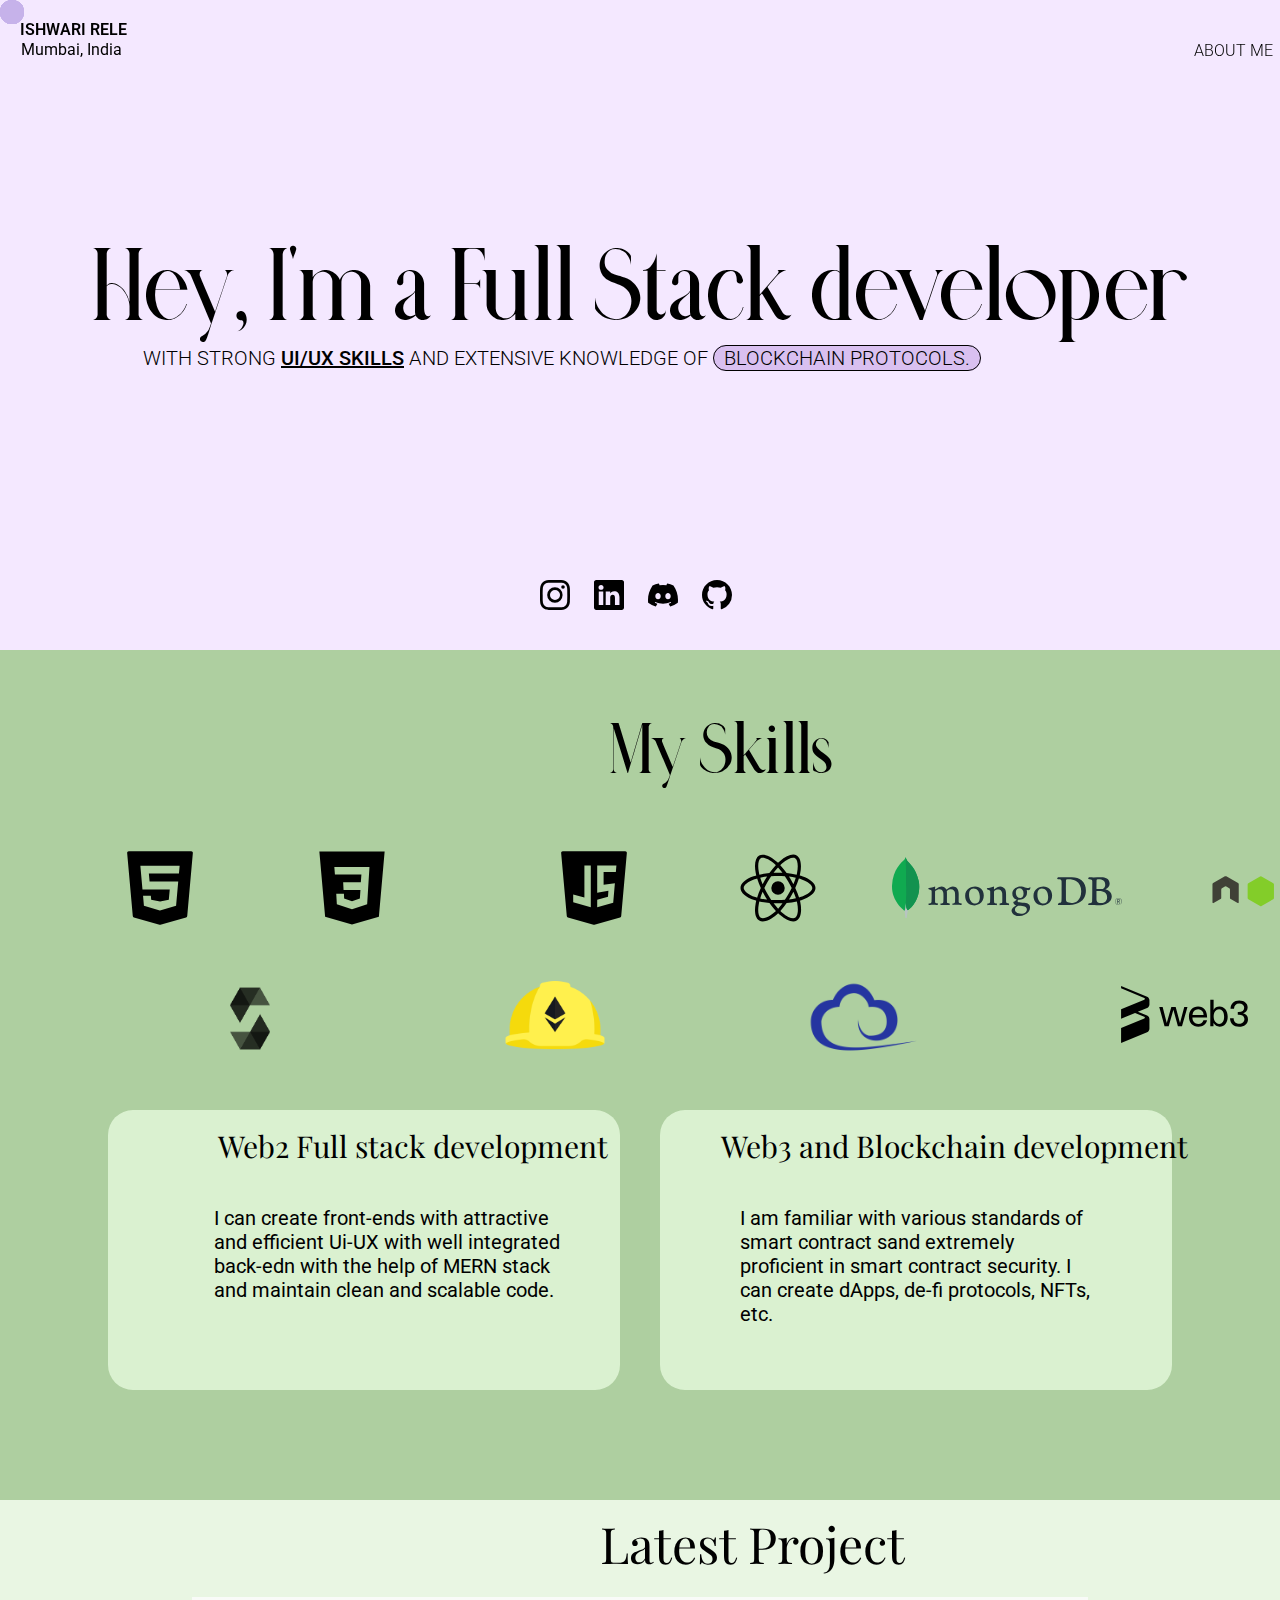
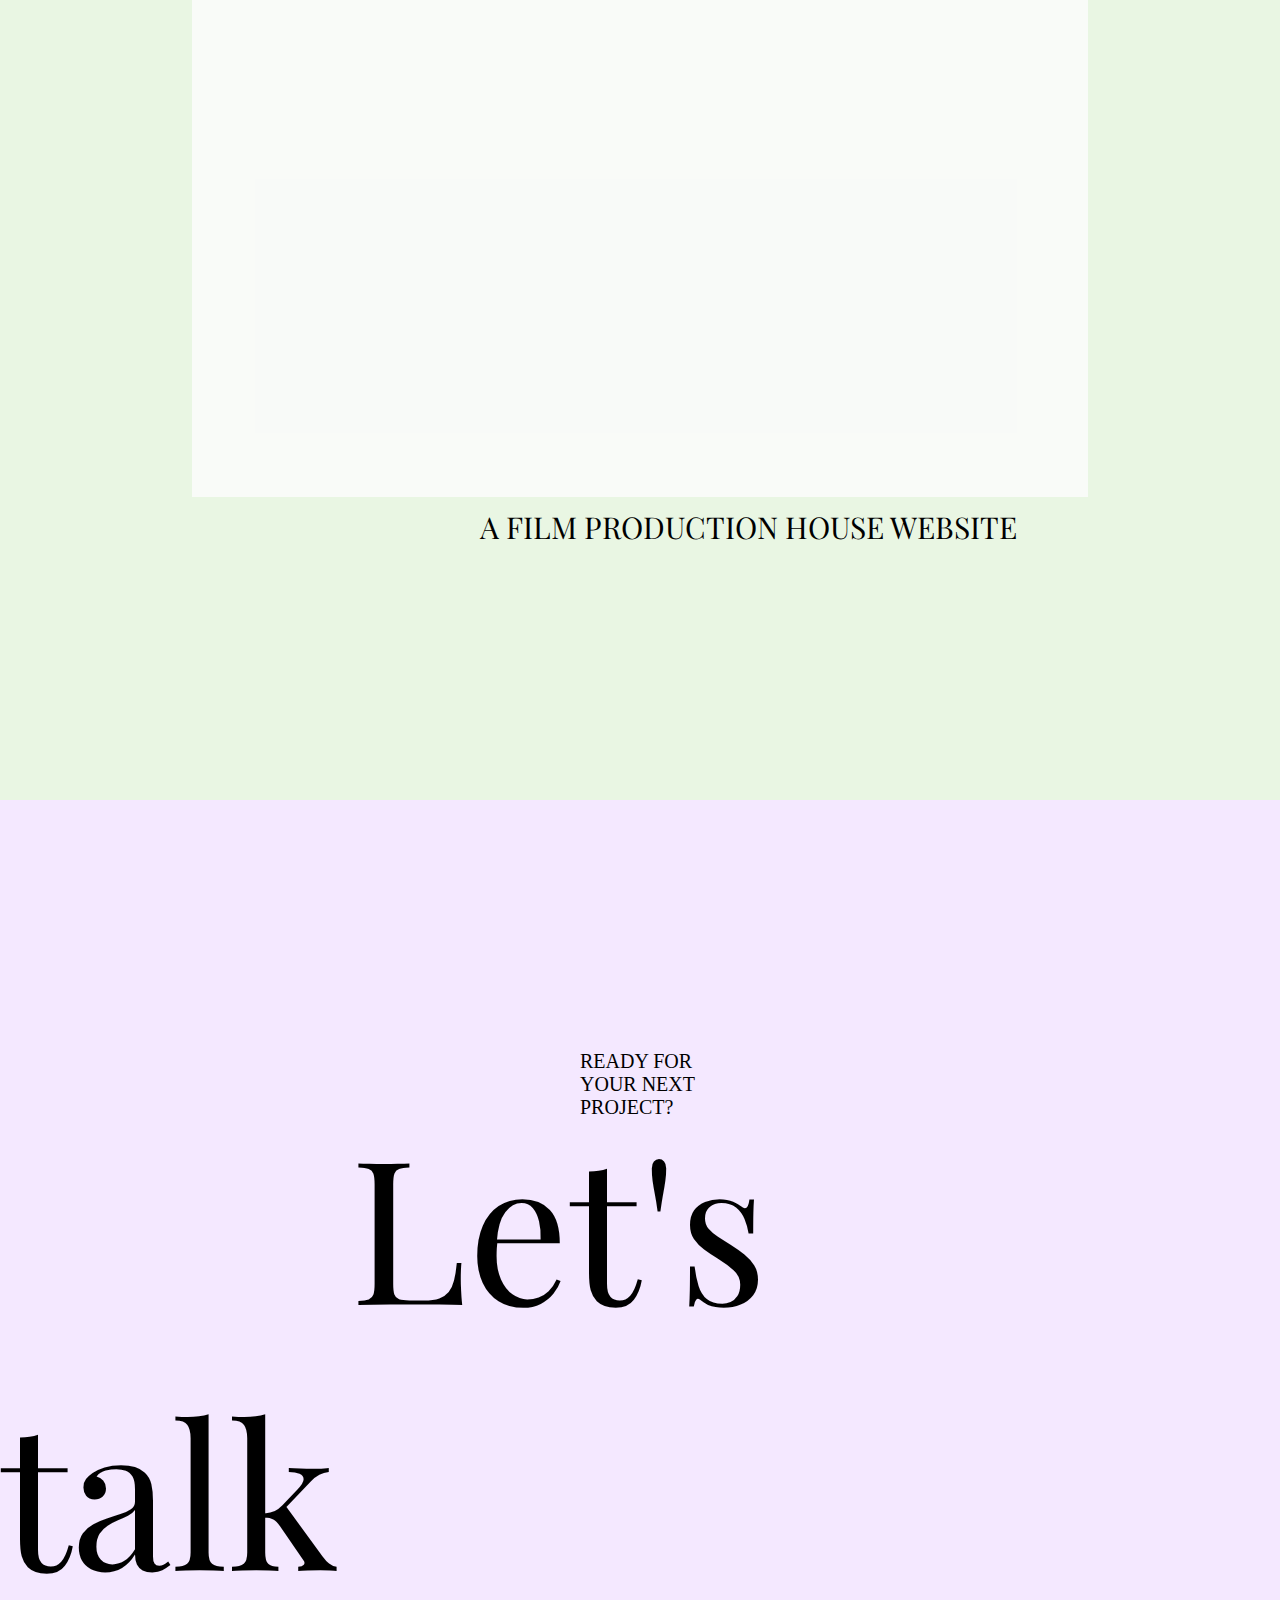
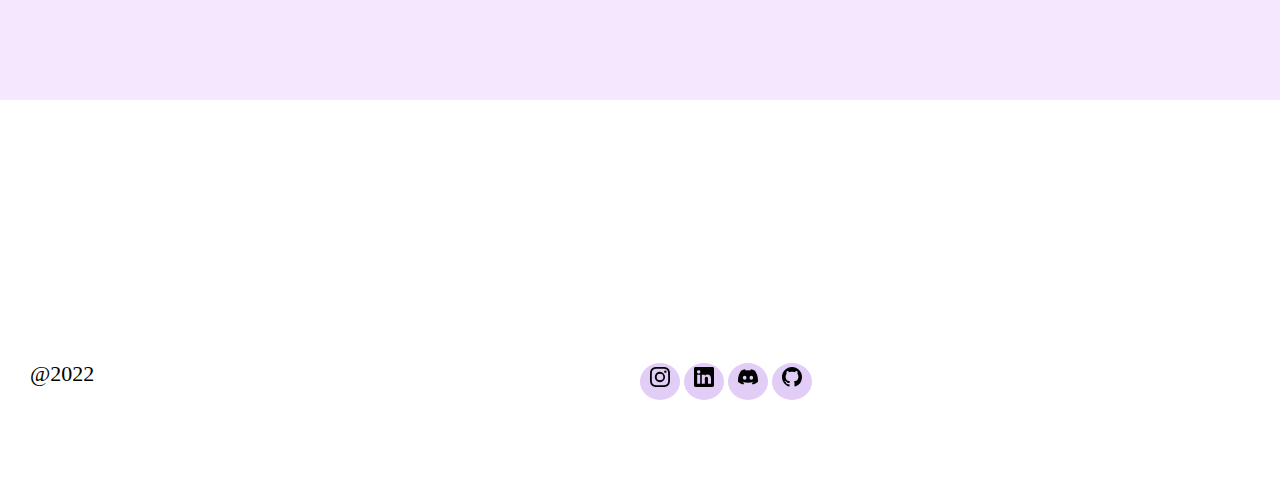
==== commit 687ad0ce: "idk" ====
--- a/index.html
+++ b/index.html
@@ -3,7 +3,7 @@
   <head>
     <meta charset="UTF-8" />
     <meta http-equiv="X-UA-Compatible" content="IE=edge" />
-    <meta name="viewport" content="width=device-width, initial-scale=1.0" />
+    <meta name="viewport" content="width=device-width, initial-scale=1.0" maximum-scale=1.0; user-scalable=0;' />
     <title>Portfolio</title>
     <link rel="stylesheet" href="index1.css" />
     <link rel="preconnect" href="https://fonts.googleapis.com" />
--- a/index1.css
+++ b/index1.css
@@ -39,14 +39,15 @@
 }
 .right {
   position: relative;
-  left: 70%;
+  left: 74%;
 }
 .right img {
   position: relative;
   width: 20px;
+  top: 5px;
 }
 .right a {
-  margin: 0px 5px;
+  margin: 0px 15px;
   text-decoration: none;
   color: black;
   font-family: "Roboto", sans-serif;
@@ -719,10 +720,12 @@
 }
 @media (min-width: 275px) and (max-width: 500px) {
   * {
-    overflow: hidden;
+    overflow-x: hidden;
+    position: relative;
   }
   .navabar {
     position: fixed;
+    overflow-x: hidden;
   }
   .left {
     margin-left: 20px;
@@ -750,6 +753,8 @@
     display: flex;
     overflow: hidden;
     height: 250px;
+    overflow-x: hidden;
+    width: 100%;
   }
   .head {
     margin: auto;
@@ -789,6 +794,7 @@
     left: 30px;
     top: 0px;
     height: 50px;
+    overflow-y: hidden;
   }
   .links a {
     box-shadow: 80px;
@@ -796,6 +802,7 @@
     display: inline-block;
     margin: 0px;
     position: relative;
+    overflow-y: hidden;
   }
   .link svg {
     transform: scale(1.2);
@@ -806,6 +813,16 @@
     width: 10px;
     height: 30px;
   }
+
+  .two {
+    background-color: rgba(155, 196, 137, 0.807);
+    width: screen;
+    width: screen;
+    height: 470px;
+    padding: 45px 0px;
+    overflow-x: hidden;
+    overflow-y: hidden;
+  }
   .skillhead {
     position: relative;
     margin: auto;
@@ -814,7 +831,6 @@
     font-size: 20px;
     top: 10px;
   }
-
   .skills {
     position: relative;
     width: 600px;
@@ -829,7 +845,7 @@
     height: 50px;
     top: 0px;
     margin: 0px;
-    left: 20px;
+    left: 40px;
   }
   .html {
     position: relative;
@@ -881,7 +897,7 @@
     height: 50px;
     top: 0px;
     margin: 0px;
-    left: 30px;
+    left: 70px;
     bottom: 50px;
   }
   .sl {
@@ -920,18 +936,20 @@
 
   .speciality {
     margin: auto;
-    height: 600px;
+    height: 270px;
     top: 40px;
+    left: 40px;
     width: 330px;
     position: relative;
     display: inline-block;
+    align-content: center;
   }
   .specialcard {
     width: 80%;
     height: 100px;
     border-radius: 25px;
     justify-content: center;
-    position: relative;
+    position: relative6;
     left: 20px;
     margin: 16px;
     bottom: 0px;
@@ -945,7 +963,7 @@
     font-family: "Playfair Display", sans-serif;
     font-weight: 200;
   }
-  
+
   .specialhead2 {
     position: relative;
     left: 0px;
@@ -971,6 +989,141 @@
     font-size: 10px;
     justify-content: center;
     font-family: "Roboto", sans-serif;
-   
-  }
-}
+  }
+  .three {
+    background-color: rgba(226, 244, 218, 0.869);
+    width: screen;
+    height: 360px;
+    overflow: hidden;
+  }
+  .three p {
+    font-size: 10px;
+    font-family: "Playfair Display", sans-serif;
+    left: 98px;
+    position: relative;
+    top: 88px;
+    text-transform: uppercase;
+  }
+  .threehead {
+    position: relative;
+    left: 120px;
+    top: 68px;
+    display: inline-block;
+    font-size: 20px;
+    font-family: "Playfair Display", sans-serif;
+    font-weight: 400;
+  }
+  .work {
+    width: 70%;
+    position: relative;
+    top: 80px;
+    margin: 0px auto;
+    height: 160px;
+    display: flex;
+    justify-content: center;
+    background-color: rgba(226, 244, 218, 0.869);
+  }
+  .vid video {
+    width: 100%;
+    height: 100%;
+    object-fit: cover;
+  }
+  .four {
+    width: 100%;
+    height: 330px;
+    background-color: rgb(244, 232, 255);
+    overflow: hidden;
+  }
+  .four p {
+    position: relative;
+    margin: 0px 50px;
+    top: 100px;
+    z-index: +10;
+    font-size: 16px;
+  }
+  .talk a {
+    font-size: 50px;
+    font-family: "Playfair Display", sans-serif;
+    font-weight: 400;
+    text-decoration: none;
+    color: black;
+    position: relative;
+    top: 0px;
+    margin: 100px 74px;
+    display: inline-block;
+  }
+  /* ------------------------------------------------ */
+  
+  .linksend {
+    position: relative;
+    display: flex;
+    box-sizing: border-box;
+    width: 300px;
+    margin: auto;
+    top: 0px;
+    bottom: 100px;
+    left: 20px;
+    height: 60px;
+    overflow-y: hidden;
+  }
+  .linksend a {
+    background-color: transparent;
+    box-shadow: 80px;
+    z-index: +200;
+    display: inline-block;
+    margin: 0px;
+    position: relative;
+    overflow-y: hidden;
+  }
+  .linksend svg {
+    transform: scale(1.2);
+    z-index: +300;
+    cursor: pointer;
+  }
+  .linksend svg {
+    width: 10px;
+    height: 10px;
+  }
+  .year {
+    position: relative;
+    font-size: 22px;
+    margin: 0px 0px;
+    left: 140px;
+  }
+  .backbtn {
+    position: relative;
+    font-size: 22px;
+    bottom: 0px;
+  }
+  .backbtn:hover {
+    cursor: pointer;
+  }
+  .material-symbols-outlined {
+    position: relative;
+    top: 4px;
+    font-variation-settings: "FILL" 0, "wght" 400, "GRAD" 0, "opsz" 48;
+  }
+  .footer {
+    position: relative;
+    top: 0px;
+    display: block;
+  }
+  .circle {
+    width: 24px;
+    height: 24px;
+    border-radius: 24px;
+    background-color: rgb(198, 178, 234);
+    position: absolute;
+    top: 0px;
+    left: 0px;
+    transition-duration: 20ms;
+    transition-timing-function: ease-in;
+    display: none;
+  }
+  /* ################################################################################################################# */
+  .leaf {
+    position: relative;
+    display: none;
+  }
+  
+}
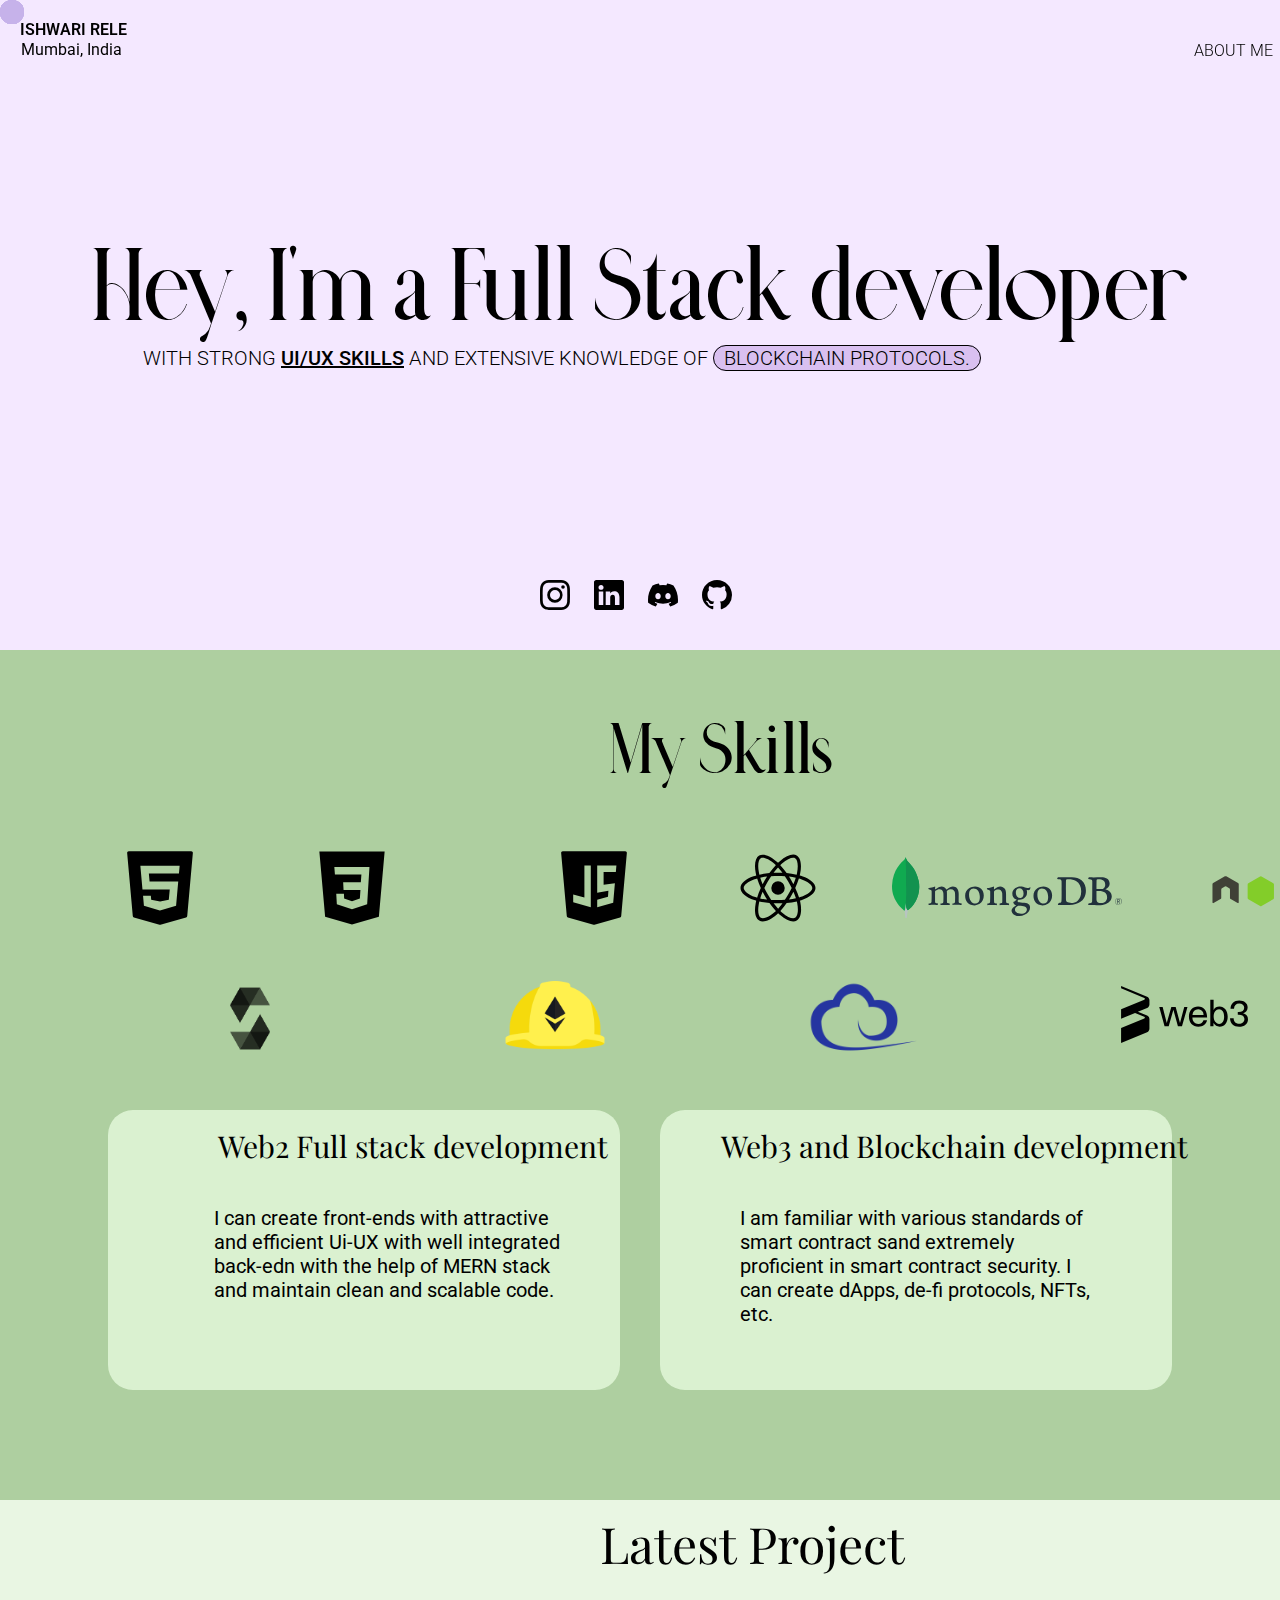
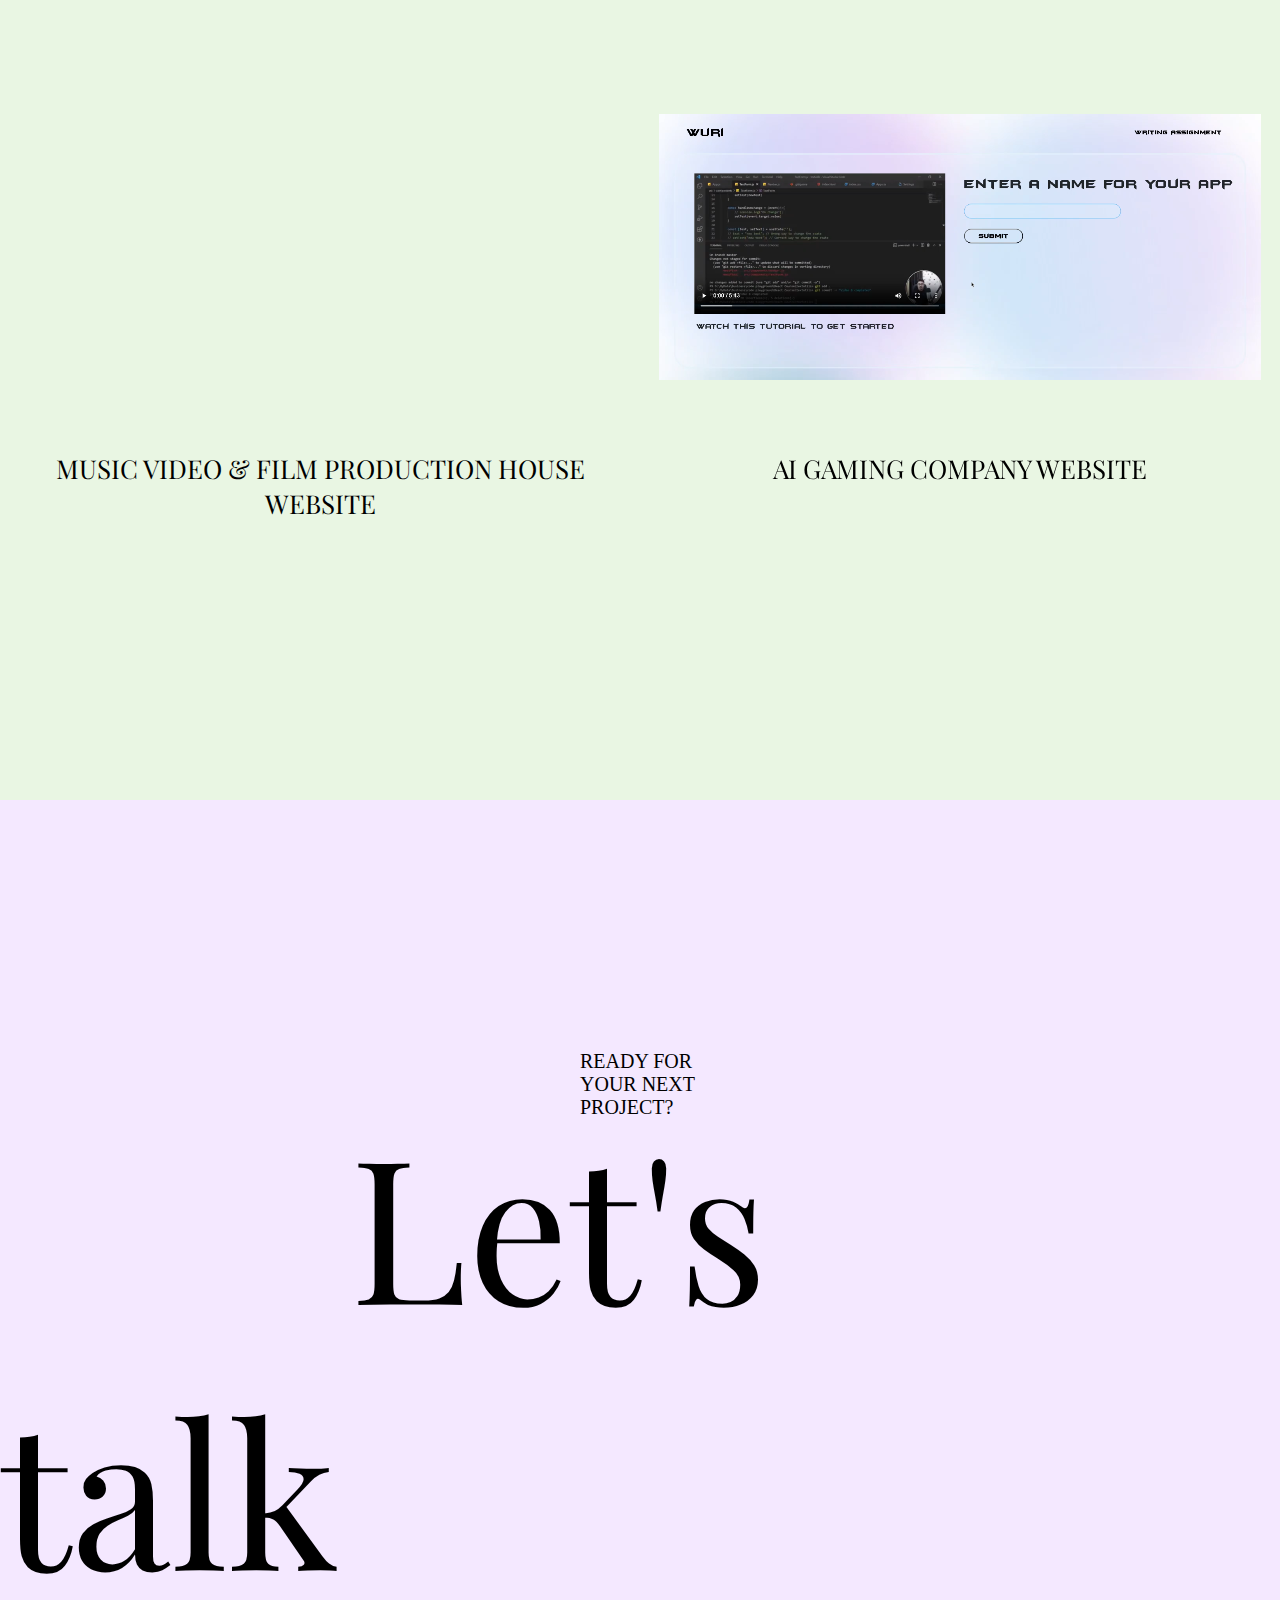
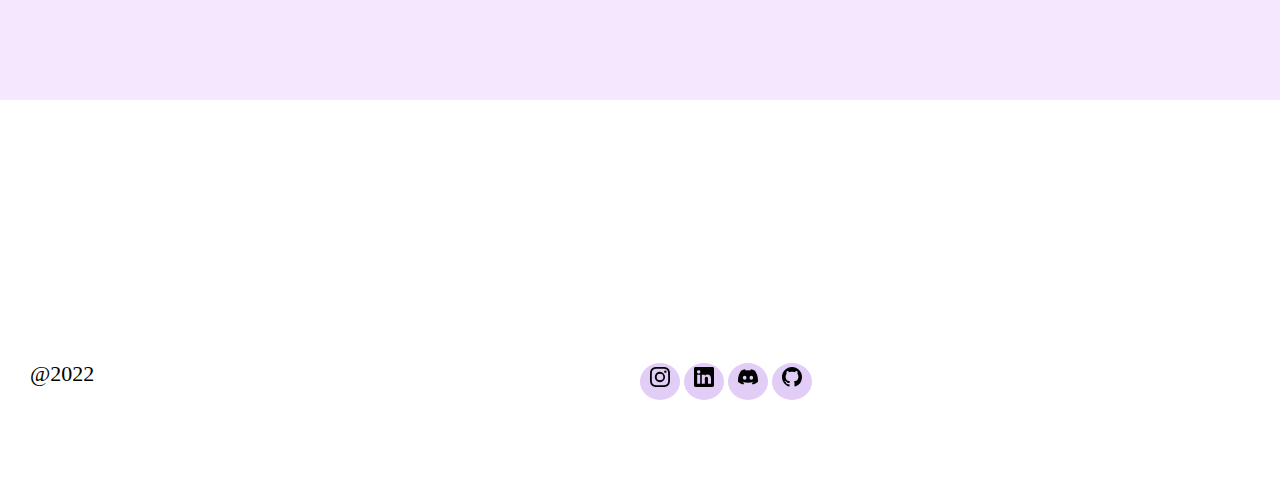
==== commit 6614ae7c: "added another reference" ====
--- a/index.html
+++ b/index.html
@@ -150,17 +150,18 @@
 
     <section class="three">
       <div class="threehead">Latest Project</div>
-      <div class="work">
-        <div class="vid">
-          <video
-            onmouseover="this.play()"
-            onmouseout="this.pause();this.currentTime=0;"
-            muted
-            src="Untitled design.mp4"
-          ></video>
-        </div>
-      </div>
-      <p>A film production house website</p>
+      <div class="containerthree">
+        <div class="work">
+          <video src="Adrprevew2.webm"></video>
+          <p>Music Video & Film Production House website</p>
+        </div>
+        <div class="work">
+          <video src="screen-capture.webm"></video>
+          <p>AI gaming company website</p>
+        </div>
+        
+      </div>
+      
     </section>
 
     <section class="four change">
--- a/index1.css
+++ b/index1.css
@@ -284,11 +284,10 @@
   overflow: hidden;
 }
 .three p {
-  font-size: 30px;
+  font-size: 26px;
   font-family: "Playfair Display", sans-serif;
-  left: 480px;
-  position: relative;
-  top: 40px;
+  position: relative;
+  bottom: 100px;
   text-transform: uppercase;
 }
 .threehead {
@@ -300,20 +299,25 @@
   font-family: "Playfair Display", sans-serif;
   font-weight: 400;
 }
+.containerthree {
+  display: flex;
+  position: relative;
+  top: 80px;
+  height: 500px;
+}
 .work {
-  width: 70%;
-  position: relative;
-  top: 30px;
+  width: 47%;
+  position: relative;
   margin: 0px auto;
-  height: 500px;
-  display: flex;
+  justify-content: space-between;
   justify-content: center;
-  background-color: rgba(253, 252, 255, 0.746);
-}
-.vid video {
+  text-align: center;
+}
+.work video {
   width: 100%;
   height: 100%;
-  object-fit: cover;
+  position: relative;
+  bottom: 50px;
 }
 .four {
   width: 100%;
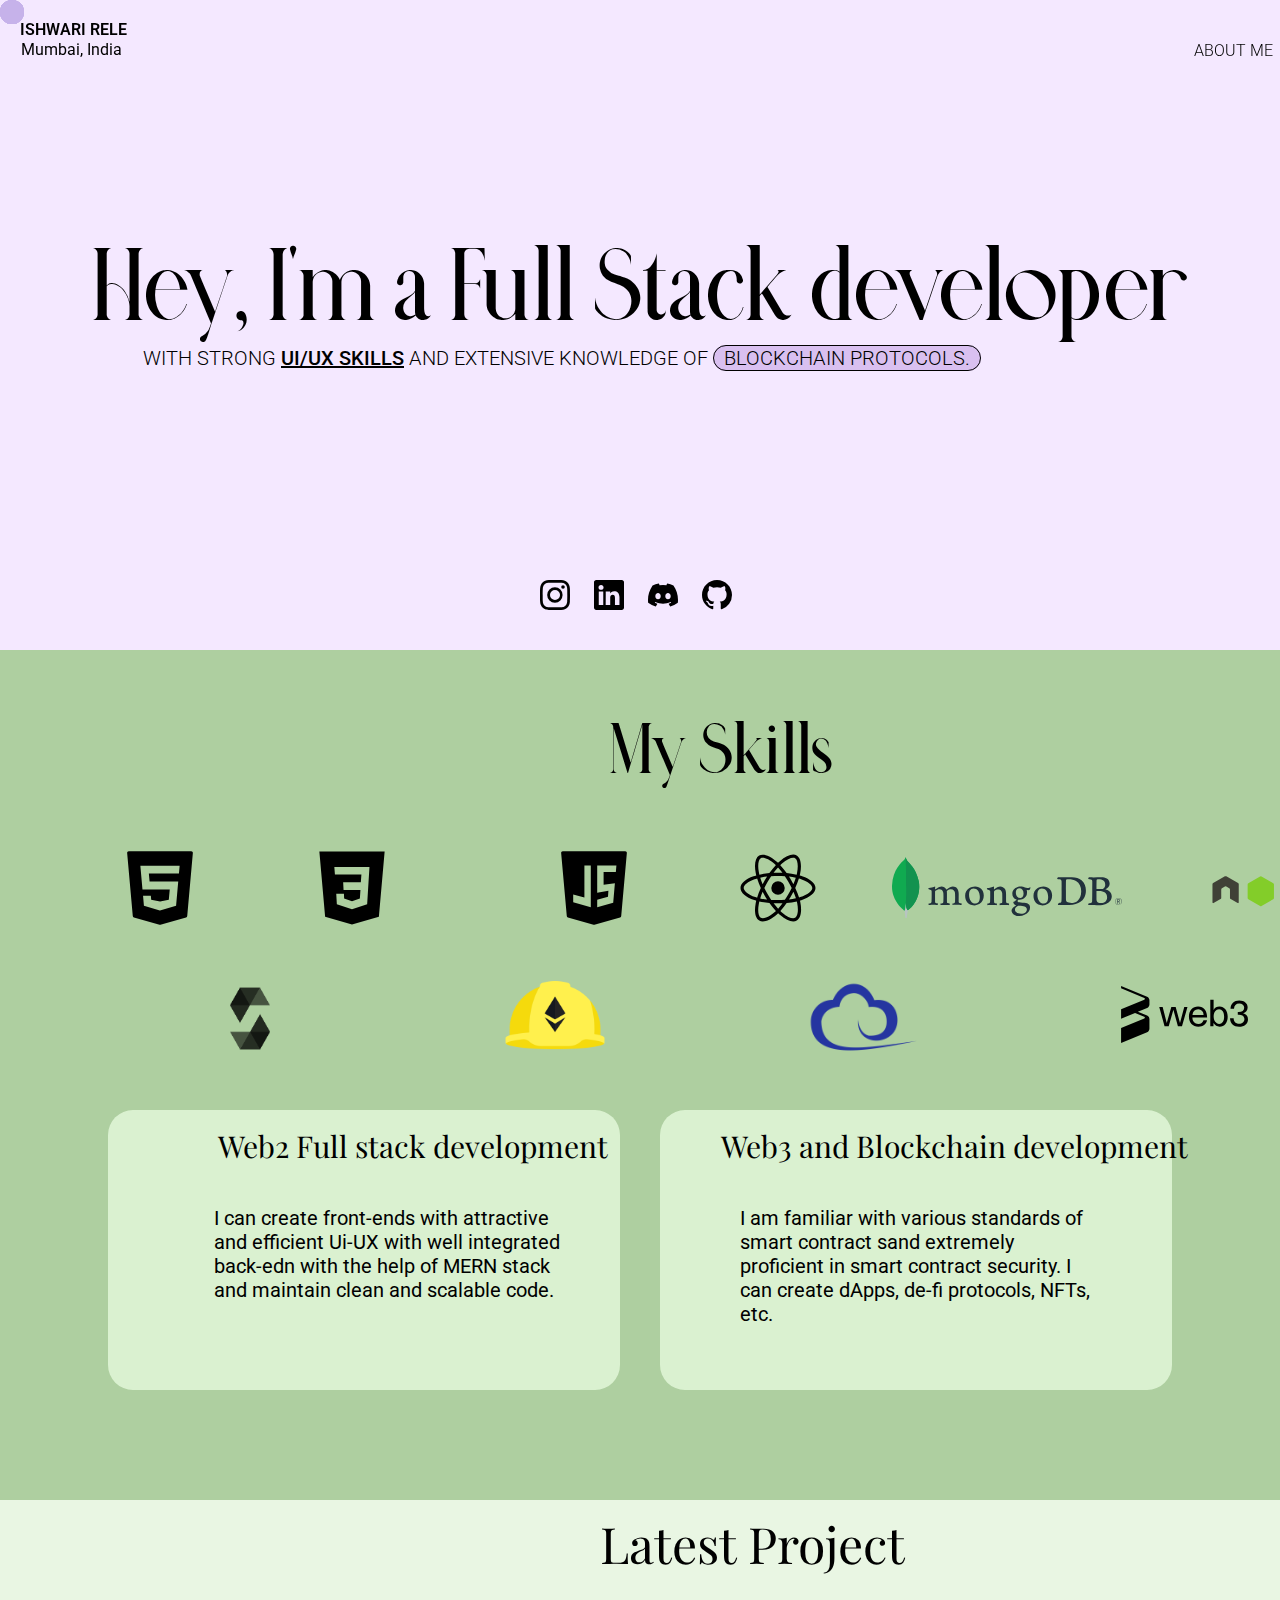
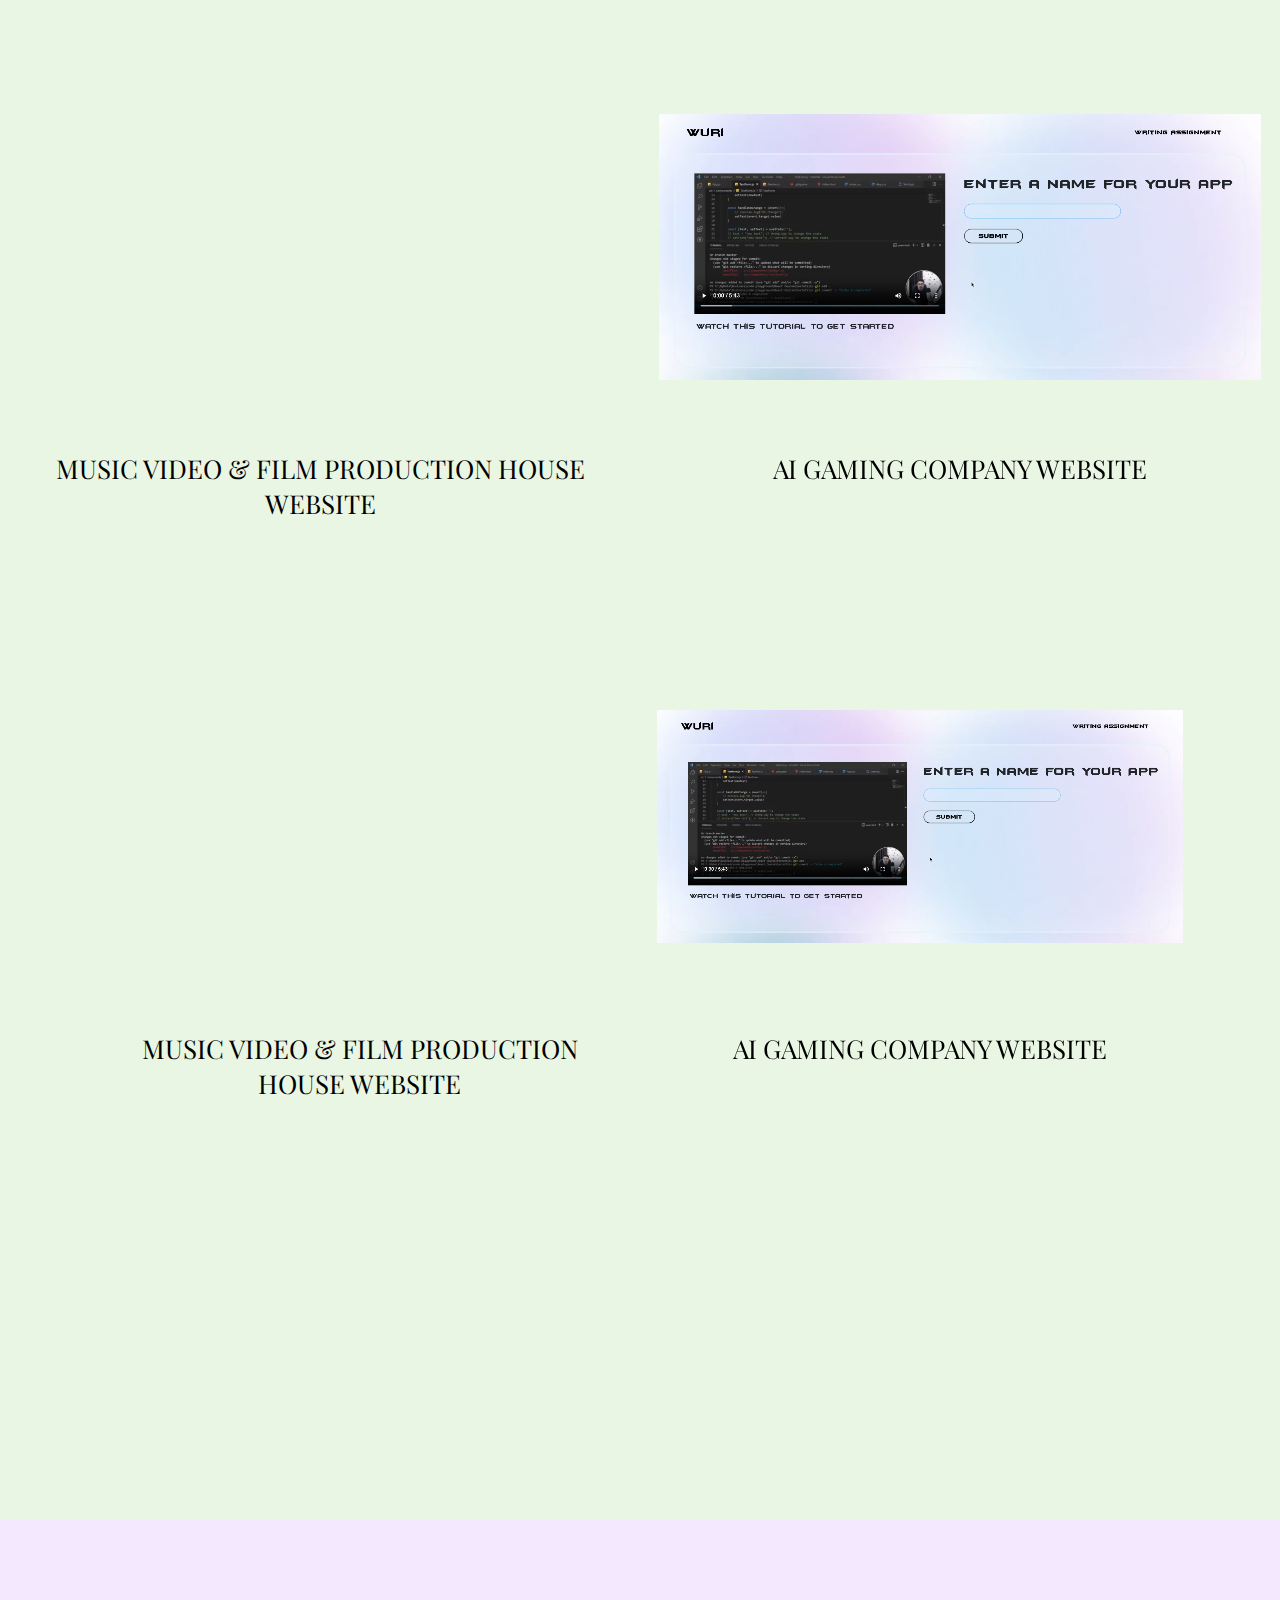
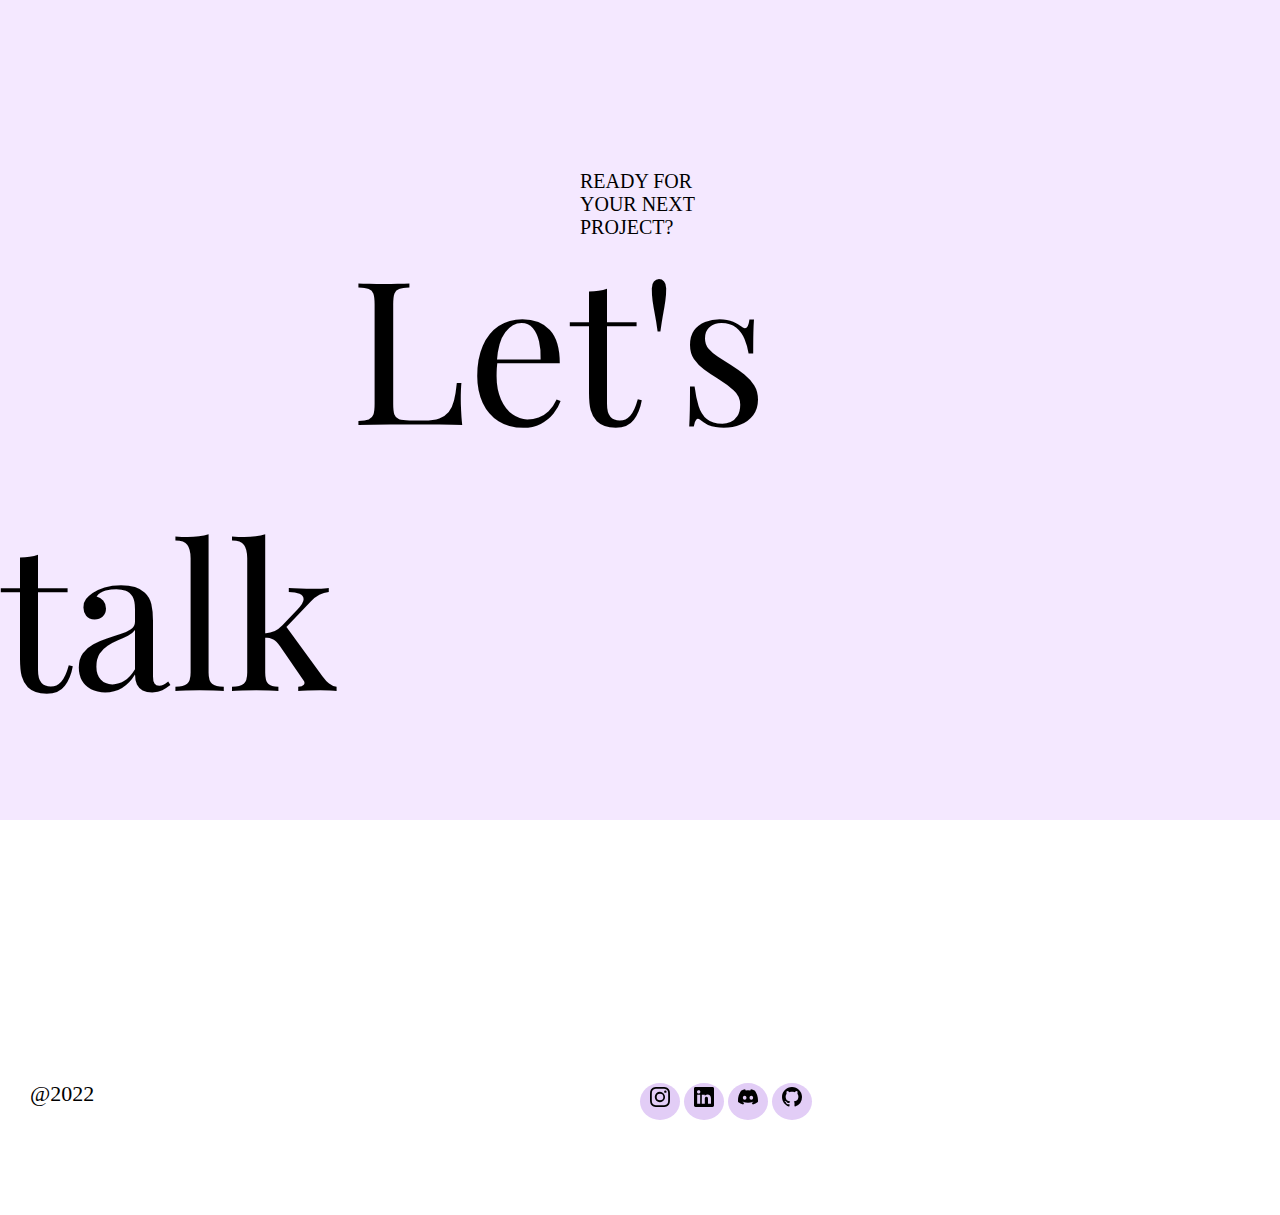
==== commit 5ea27b77: "links" ====
--- a/index.html
+++ b/index.html
@@ -3,7 +3,8 @@
   <head>
     <meta charset="UTF-8" />
     <meta http-equiv="X-UA-Compatible" content="IE=edge" />
-    <meta name="viewport" content="width=device-width, initial-scale=1.0" maximum-scale=1.0; user-scalable=0;' />
+    <meta name="viewport" content="width=device-width, initial-scale=1.0"
+    maximum-scale=1.0; user-scalable=0;' />
     <title>Portfolio</title>
     <link rel="stylesheet" href="index1.css" />
     <link rel="preconnect" href="https://fonts.googleapis.com" />
@@ -45,7 +46,7 @@
       </div>
       <div class="right">
         <a class="hover-underline-animationmenu" href="about.html">ABOUT ME</a>
-        <img src="icons8-mail-24.png" alt="" srcset="" />
+        <img src="images/icons8-mail-24.png" alt="" srcset="" />
       </div>
     </div>
     <section class="one">
@@ -111,20 +112,27 @@
       <h1 class="skillhead">My Skills</h1>
       <div class="skills">
         <div class="line1">
-          <img class="html" src="icons8-html-5.svg" alt="" srcset="" />
-          <img class="css" src="icons8-css3.svg" alt="" srcset="" />
-          <img class="js" src="icons8-javascript-logo.svg" alt="" srcset="" />
+          <img class="html" src="images/icons8-html-5.svg" alt="" srcset="" />
+          <img class="css" src="images/icons8-css3.svg" alt="" srcset="" />
+          <img
+            class="js"
+            src="images/icons8-javascript-logo.svg"
+            alt=""
+            srcset=""
+          />
           <div class="react">
-            <img src="logo-react-svgrepo-com.svg" alt="" />
+            <img src="images/logo-react-svgrepo-com.svg" alt="" />
           </div>
-          <div class="mngdb"><img src="mongodb1.svg" alt="" /></div>
-          <div class="nde"><img src="nodejs-ar21.svg" alt="" /></div>
+          <div class="mngdb"><img src="images/mongodb1.svg" alt="" /></div>
+          <div class="nde"><img src="images/nodejs-ar21.svg" alt="" /></div>
         </div>
         <div class="line2">
-          <img class="sl" src="Solidity-Logo.wine.png" alt="" />
-          <div class="ethers"><img src="ethers_blue.png" alt="" /></div>
-          <div class="hardhat"><img src="hardhat1.png" alt="" /></div>
-          <div class="web3js"><img src="web3-seeklogo.com.svg" alt="" /></div>
+          <img class="sl" src="images/Solidity-Logo.wine.png" alt="" />
+          <div class="ethers"><img src="images/ethers_blue.png" alt="" /></div>
+          <div class="hardhat"><img src="images/hardhat1.png" alt="" /></div>
+          <div class="web3js">
+            <img src="images/web3-seeklogo.com.svg" alt="" />
+          </div>
         </div>
       </div>
 
@@ -151,17 +159,31 @@
     <section class="three">
       <div class="threehead">Latest Project</div>
       <div class="containerthree">
+        <div class="work ">
+          <a href="https://ishwari18.github.io/ADR-FORMAT/" target="_blank">
+            <video id="video1" src="images/adrpreview22 (online-video-cutter.com).mp4"></video>
+          </a>
+          
+          <p><a href="https://ishwari18.github.io/ADR-FORMAT/">Music Video & Film Production House website</a></p>
+        </div>
         <div class="work">
-          <video src="Adrprevew2.webm"></video>
+          <video id="video2" src="images/screen-capture.webm"></video>
+          <p>AI gaming company website</p>
+        </div>
+      </div>
+      <div class="containerthree containerthree2">
+        <div class="work ">
+          <a href="https://milady-eight.vercel.app/" target="_blank">
+          <video id="video3" src="images/miladypreview2.mp4""></video>
+        </a>
           <p>Music Video & Film Production House website</p>
         </div>
         <div class="work">
-          <video src="screen-capture.webm"></video>
+          <video id="video4" src="images/screen-capture.webm"></video>
           <p>AI gaming company website</p>
         </div>
-        
-      </div>
-      
+      </div>
+      <div class="background"></div>
     </section>
 
     <section class="four change">
@@ -169,37 +191,37 @@
       <div class="talk hover-underline-animation">
         <a href="">Let's talk</a>
         <div class="leaf" id="leaf1">
-          <img src="mail_purple2.png" alt="" />
+          <img src="images/mail_purple2.png" alt="" />
         </div>
         <div class="leaf" id="leaf2">
-          <img src="mail_purple2.png" alt="" />
+          <img src="images/mail_purple2.png" alt="" />
         </div>
         <div class="leaf" id="leaf3">
-          <img src="mail_purple2.png" alt="" />
+          <img src="images/mail_purple2.png" alt="" />
         </div>
         <div class="leaf" id="leaf4">
-          <img src="mail_purple2.png" alt="" />
+          <img src="images/mail_purple2.png" alt="" />
         </div>
         <div class="leaf" id="leaf5">
-          <img src="mail_purple2.png" alt="" />
+          <img src="images/mail_purple2.png" alt="" />
         </div>
         <div class="leaf" id="leaf6">
-          <img src="mail_purple2.png" alt="" />
+          <img src="images/mail_purple2.png" alt="" />
         </div>
         <div class="leaf" id="leaf7">
-          <img src="mail_purple2.png" alt="" />
+          <img src="images/mail_purple2.png" alt="" />
         </div>
         <div class="leaf" id="leaf8">
-          <img src="mail_purple2.png" alt="" />
+          <img src="images/mail_purple2.png" alt="" />
         </div>
         <div class="leaf" id="leaf9">
-          <img src="mail_purple2.png" alt="" />
+          <img src="images/mail_purple2.png" alt="" />
         </div>
         <div class="leaf" id="leaf10">
-          <img src="mail_purple2.png" alt="" />
+          <img src="images/mail_purple2.png" alt="" />
         </div>
         <div class="leaf" id="leaf11">
-          <img src="mail_purple2.png" alt="" />
+          <img src="images/mail_purple2.png" alt="" />
         </div>
       </div>
       <div class="footer">
@@ -279,5 +301,6 @@
       <div class="circle"></div>
     </div>
     <script src="index.js"></script>
+
   </body>
 </html>
--- a/index1.css
+++ b/index1.css
@@ -280,7 +280,7 @@
 .three {
   background-color: rgba(200, 232, 185, 0.399);
   width: screen;
-  height: 100vh;
+  height: 180vh;
   overflow: hidden;
 }
 .three p {
@@ -304,6 +304,9 @@
   position: relative;
   top: 80px;
   height: 500px;
+}
+.containerthree2 {
+  margin: 80px;
 }
 .work {
   width: 47%;
@@ -313,11 +316,41 @@
   justify-content: center;
   text-align: center;
 }
+.work:hover p {
+  text-decoration: underline;
+}
+.work a{
+  text-decoration: none;
+  color: black;
+  z-index: 100;
+}
+.work a:hover{
+  cursor: pointer;
+}
+#video1 {
+  width: 100%;
+}
 .work video {
   width: 100%;
   height: 100%;
   position: relative;
   bottom: 50px;
+}
+.work:hover video {
+  z-index: 1000;
+}
+.background {
+  position: fixed;
+  top: 0;
+  left: 0;
+  width: 100%;
+  height: 100%;
+  background-color: rgba(0, 0, 0, 0.626);
+  pointer-events: none;
+  z-index: 9999;
+  opacity: 0;
+  transition: opacity 0.3s ease;
+  z-index: 100;
 }
 .four {
   width: 100%;
@@ -433,7 +466,7 @@
 }
 .footer {
   position: absolute;
-  top: 393vh;
+  top: 473vh;
   display: block;
 }
 .circle {
